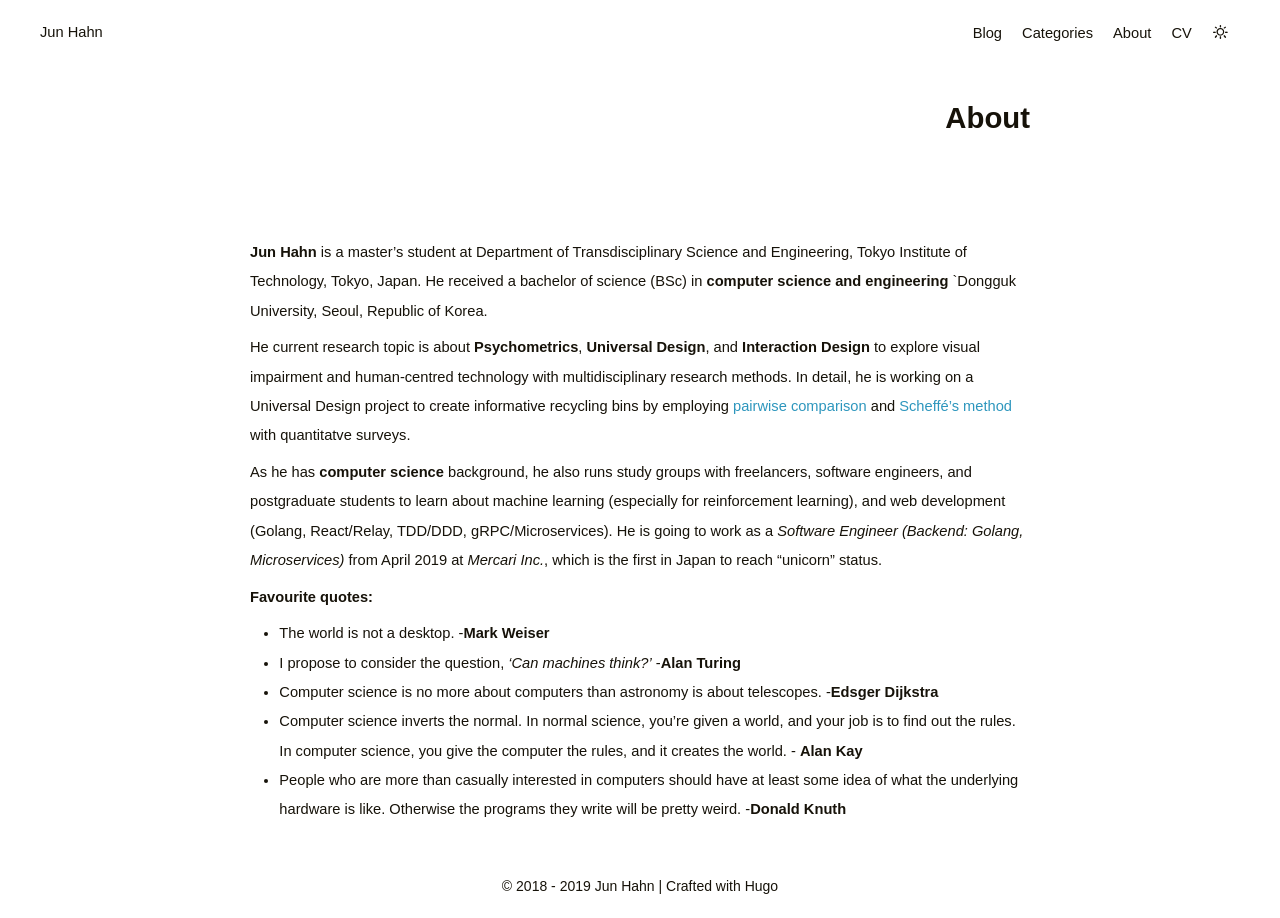
==== about/index.html @ 04fd1437 "Update with posts" ====
<!DOCTYPE html>
<html lang="en">
  <head>
  <meta http-equiv="content-type" content="text/html;charset=utf-8">
  <meta http-equiv="X-UA-Compatible" content="chrome=1">
  <meta name="viewport" content="width=device-width, initial-scale=1.0">
  <meta name="robots" content="noodp"/>
  
  
  
  <link rel="canonical" href="https://junhahn.dev/about/" />
  <link rel='shortcut icon' type='image/x-icon' href='/favicon.ico' />
  <link rel="apple-touch-icon" sizes="180x180" href="/apple-touch-icon.png">
  <link rel="icon" type="image/png" sizes="32x32" href="/favicon-32x32.png">
  <link rel="icon" type="image/png" sizes="16x16" href="/favicon-16x16.png">
  <link rel="manifest" href="/site.webmanifest">
  <link rel="mask-icon" href="/safari-pinned-tab.svg" color="#5bbad5">
  <meta name="msapplication-TileColor" content="#da532c">
  <meta name="theme-color" content="#ffffff">
  <title>
       
       
           About | Jun Hahn
       
  </title>
  <meta name="title" content="About | Jun Hahn">
    
  
  <link rel="stylesheet" href="/font/iconfont.css">
  <link rel="stylesheet" href="/css/main.min.css">


  <meta name="twitter:card" content="summary"/>
<meta name="twitter:title" content="About"/>
<meta name="twitter:description" content="Jun Hahn is a master’s student at Department of Transdisciplinary Science and Engineering, Tokyo Institute of Technology, Tokyo, Japan. He received a bachelor of science (BSc) in computer science and engineering `Dongguk University, Seoul, Republic of Korea.
He current research topic is about Psychometrics, Universal Design, and Interaction Design to explore visual impairment and human-centred technology with multidisciplinary research methods. In detail, he is working on a Universal Design project to create informative recycling bins by employing pairwise comparison and Scheffé&rsquo;s method with quantitatve surveys."/>

  <script type="application/ld+json">
{
  "@context": "http://schema.org",
  "@type": "BlogPosting",
  "headline": "About",
  "mainEntityOfPage": {
    "@type": "WebPage",
    "@id": "https://junhahn.dev/about/"
  },
  "image": {
    "@type": "ImageObject",
    "url": "https://junhahn.dev/cover.png",
    "width": 800,
    "height": 600
  },
  "genre": "page",
  
  "wordcount": 253,
  "url": "https://junhahn.dev/about/",
  "datePublished": "2019-03-01T00:00:00+00:00",
  "dateModified": "2019-03-01T00:00:00+00:00",
  
  "publisher": {
    "@type": "Organization",
    "name": "junhahn",
    "logo": {
      "@type": "ImageObject",
      "url": "https://junhahn.dev/logo.png",
      "width": 127,
      "height": 40
    }
  },
  "author": {
    "@type": "Person",
    "name": "map[name:Jun Hahn]"
  },
  "description": ""
}
</script>
</head>

  


  <body class="">
    <div class="wrapper">
        <nav class="navbar">
    <div class="container">
        <div class="navbar-header header-logo">
        	<a href="https://junhahn.dev">Jun Hahn</a>
        </div>
        <div class="menu navbar-right">
                
                
                <a class="menu-item" href="/posts/" title="">Blog</a>
                
                <a class="menu-item" href="/categories/" title="">Categories</a>
                
                <a class="menu-item" href="/about" title="">About</a>
                
                <a class="menu-item" href="/cv" title="">CV</a>
                
                <a href="javascript:void(0);" class="theme-switch"><i class="iconfont icon-sun"></i></a>&nbsp;
        </div>
    </div>
</nav>
<nav class="navbar-mobile" id="nav-mobile" style="display: none">
     <div class="container">
        <div class="navbar-header">
            <div>  <a href="javascript:void(0);" class="theme-switch"><i class="iconfont icon-sun"></i></a>&nbsp;<a href="https://junhahn.dev">Jun Hahn</a></div>
            <div class="menu-toggle">
                <span></span><span></span><span></span>
            </div>
        </div>
     
          <div class="menu" id="mobile-menu">
                
                
                <a class="menu-item" href="/posts/" title="">Blog</a>
                
                <a class="menu-item" href="/categories/" title="">Categories</a>
                
                <a class="menu-item" href="/about" title="">About</a>
                
                <a class="menu-item" href="/cv" title="">CV</a>
                
        </div>
    </div>
</nav>
    	 <main class="main">
          <div class="container">
      		
<div class="post-warp archive">
    <h2 class="post-title" style="text-align:right;padding-bottom:2em">About</h2>
    <div class="post-content">
        <p><strong>Jun Hahn</strong>  is a master’s student at Department of Transdisciplinary Science and Engineering, Tokyo Institute of Technology, Tokyo, Japan. He received a bachelor of science (BSc) in <strong>computer science and engineering</strong> `Dongguk University, Seoul, Republic of Korea.</p>

<p>He current research topic is about <strong>Psychometrics</strong>, <strong>Universal Design</strong>, and <strong>Interaction Design</strong> to explore visual impairment and human-centred technology with multidisciplinary research methods. In detail, he is working on a Universal Design project to create informative recycling bins by employing <a href="https://en.wikipedia.org/wiki/Pairwise_comparison" rel="nofollow noreferrer" target="_blank">pairwise comparison</a> and <a href="https://en.wikipedia.org/wiki/Scheffé%27s_method" rel="nofollow noreferrer" target="_blank">Scheffé&rsquo;s method</a> with quantitatve surveys.</p>

<p>As he has <strong>computer science</strong> background, he also runs study groups with freelancers, software engineers, and postgraduate students to learn about machine learning (especially for reinforcement learning), and web development (Golang, React/Relay, TDD/DDD, gRPC/Microservices). He is going to work as a <em>Software Engineer (Backend: Golang, Microservices)</em> from April 2019 at <em>Mercari Inc.</em>, which is the first in Japan to reach “unicorn” status.</p>

<p><strong>Favourite quotes:</strong></p>

<ul>
<li>The world is not a desktop. -<strong>Mark Weiser</strong></li>
<li>I propose to consider the question, <em>&lsquo;Can machines think?&rsquo;</em> -<strong>Alan Turing</strong></li>
<li>Computer science is no more about computers than astronomy is about telescopes. -<strong>Edsger Dijkstra</strong></li>
<li>Computer science inverts the normal. In normal science, you&rsquo;re given a world, and your job is to find out the rules. In computer science, you give the computer the rules, and it creates the world. - <strong>Alan Kay</strong></li>
<li>People who are more than casually interested in computers should have at least some idea of what the underlying hardware is like. Otherwise the programs they write will be pretty weird. -<strong>Donald Knuth</strong></li>
</ul>

    </div>
</div>

          </div>
		   </main>
      <footer class="footer">
    <div class="copyright">
        &copy;
        
        <span itemprop="copyrightYear">2018 - 2019</span>
        
         
            <span class="author" itemprop="copyrightHolder"><a href="https://junhahn.dev">Jun Hahn</a> | </span>
         

		  <span>Crafted with <a href="https://gohugo.io/" target="_blank" rel="external nofollow noopener noreffer">Hugo</a></span>
    </div>
</footer>












    
    
    <script src="/js/vendor_no_gallery.min.js" async=""></script>
    
  




     </div>
  </body>
</html>
---- font/iconfont.css ----
@font-face {font-family: "iconfont";
  src: url('iconfont.eot?t=1551190842663'); /* IE9 */
  src: url('iconfont.eot?t=1551190842663#iefix') format('embedded-opentype'), /* IE6-IE8 */
  url('[data-uri]') format('woff2'),
  url('iconfont.woff?t=1551190842663') format('woff'),
  url('iconfont.ttf?t=1551190842663') format('truetype'), /* chrome, firefox, opera, Safari, Android, iOS 4.2+ */
  url('iconfont.svg?t=1551190842663#iconfont') format('svg'); /* iOS 4.1- */
}

.iconfont {
  font-family: "iconfont" !important;
  font-size: 16px;
  font-style: normal;
  -webkit-font-smoothing: antialiased;
  -moz-osx-font-smoothing: grayscale;
}

.icon-codepen:before {
  content: "\ea79";
}

.icon-reddit:before {
  content: "\e761";
}

.icon-dajiantou:before {
  content: "\e642";
}

.icon-xiaojiantou:before {
  content: "\e666";
}

.icon-twitter:before {
  content: "\eb2a";
}

.icon-facebook:before {
  content: "\e638";
}

.icon-gitlab:before {
  content: "\e719";
}

.icon-medium:before {
  content: "\e783";
}

.icon-linkedin:before {
  content: "\e696";
}

.icon-pinterest:before {
  content: "\e697";
}

.icon-bitbucket:before {
  content: "\e645";
}

.icon-instagram:before {
  content: "\e6b6";
}

.icon-github:before {
  content: "\e691";
}

.icon-mail:before {
  content: "\e622";
}

.icon-keybase:before {
  content: "\e665";
}

.icon-folder:before {
  content: "\e7d1";
}

.icon-icon-tag:before {
  content: "\e632";
}

.icon-sun:before {
  content: "\e684";
}

.icon-quora:before {
  content: "\f218";
}

.icon-stack-overflow:before {
  content: "\f239";
}

.icon-telegram-plane:before {
  content: "\f246";
}

.icon-tumblr:before {
  content: "\f24a";
}

.icon-youtube:before {
  content: "\e765";
}
---- css/main.min.css ----
/*!normalize.css v8.0.0 | MIT License | github.com/necolas/normalize.css*/@import "https://fonts.googleapis.com/css?family=Lato:100,300,400,700,900";@import "https://fonts.googleapis.com/css?family=Montserrat:400,500,600,700,800";@import "https://fonts.googleapis.com/css?family=Roboto:400,900";html{line-height:1.15;-webkit-text-size-adjust:100%}html,body,main,div,span,a,li,ul,hr,h1,h2,h3,h4{padding:0;margin:0}h1{font-size:2em;margin:.67em 0}hr{box-sizing:content-box;height:0;overflow:visible}pre{font-family:monospace,monospace;font-size:1em}a{background-color:transparent}abbr[title]{border-bottom:none;text-decoration:underline;text-decoration:underline dotted}b,strong{font-weight:bolder}code,kbd,samp{font-family:monospace,monospace;font-size:1em}small{font-size:80%}sub,sup{font-size:75%;line-height:0;position:relative;vertical-align:baseline}sub{bottom:-.25em}sup{top:-.5em}img{border-style:none}button,input,optgroup,select,textarea{font-family:inherit;font-size:100%;line-height:1.15;margin:0}button,input{overflow:visible}button,select{text-transform:none}button,[type=button],[type=reset],[type=submit]{-webkit-appearance:button}button::-moz-focus-inner,[type=button]::-moz-focus-inner,[type=reset]::-moz-focus-inner,[type=submit]::-moz-focus-inner{border-style:none;padding:0}button:-moz-focusring,[type=button]:-moz-focusring,[type=reset]:-moz-focusring,[type=submit]:-moz-focusring{outline:1px dotted ButtonText}fieldset{padding:.35em .75em .625em}legend{box-sizing:border-box;color:inherit;display:table;max-width:100%;padding:0;white-space:normal}progress{vertical-align:baseline}textarea{overflow:auto}[type=checkbox],[type=radio]{box-sizing:border-box;padding:0}[type=number]::-webkit-inner-spin-button,[type=number]::-webkit-outer-spin-button{height:auto}[type=search]{-webkit-appearance:textfield;outline-offset:-2px}[type=search]::-webkit-search-decoration{-webkit-appearance:none}::-webkit-file-upload-button{-webkit-appearance:button;font:inherit}details{display:block}summary{display:list-item}template{display:none}[hidden]{display:none}html::-webkit-scrollbar{width:8px;height:8px}html::-webkit-scrollbar-thumb{height:40px;background-color:#eee;border-radius:16px}html::-webkit-scrollbar-thumb:hover{background-color:#ddd}::selection{background:rgba(0,149,255,.1)}html{font-family:roborto,-apple-system,BlinkMacSystemFont,helvetica neue,pingfang sc,hiragino sans gb,STHeiti,microsoft yahei,wenquanyi micro hei,Arial,Verdana,sans-serif}body{font-size:11pt;font-weight:400;line-height:2em;background-color:#fff;color:#161209}body:before{content:"";background-repeat:no-repeat;background-position:50%;opacity:.05;position:fixed;top:0;left:0;width:100%;height:100%;z-index:-1;-webkit-filter:grayscale(100%);-moz-filter:grayscale(100%);-ms-filter:grayscale(100%);-o-filter:grayscale(100%);filter:grayscale(100%);filter:gray}body.dark-theme{background-color:#292a2d;color:#a9a9b3}a{color:#161209;text-decoration:none;transition:color .2s ease,border-color .2s ease,background .2s ease,opacity .2s ease}a:hover{color:#2d96bd;text-decoration:none;transition:color .2s ease,border-color .2s ease,background .2s ease,opacity .2s ease}.dark-theme a{color:#a9a9b3;text-decoration:none;transition:color .2s ease,border-color .2s ease,background .2s ease,opacity .2s ease}.dark-theme a:hover{color:#fff;text-decoration:none;transition:color .2s ease,border-color .2s ease,background .2s ease,opacity .2s ease}blockquote{font-size:1rem;display:block;border-width:1px 0;border-style:solid;border-color:#dcdcdc;padding:1.5em 1.2em .5em;margin:0 0 2em;position:relative}blockquote:before{content:'\201C';position:absolute;top:0;left:50%;transform:translate(-50%,-50%);background:#fff;width:3rem;height:2rem;font:6em/1.08em pt sans,sans-serif;color:#2d96bd;text-align:center}.dark-theme blockquote:before{color:#eee}blockquote:after{content:"#blockquote" attr(cite);display:block;text-align:right;font-size:.875em;color:#2d96bd}.dark-theme blockquote:after{color:#eee}.dark-theme blockquote{border-color:#4a4b50}.wrapper{display:flex;flex-direction:column;min-height:100vh;width:100%}.navbar{height:4rem;line-height:4rem;width:100%}.navbar .container{width:auto;max-width:1200px;text-align:center;margin:0 auto;display:flex;justify-content:space-between}.main{flex:1 0 auto}.container{padding-left:1em;padding-right:1em}.footer{height:4rem;width:100%;text-align:center;line-height:4rem;padding-top:2em}.notfound{font-size:2em;transform:translateY(35vh);text-align:center}.intro{transform:translateY(25vh);text-align:center}.intro .avatar{padding:10px}.intro .avatar img{width:128px;height:auto;display:inline-block;-webkit-border-radius:100%;border-radius:100%;-webkit-box-shadow:0 0 0 .3618em rgba(0,0,0,.05);box-shadow:0 0 0 .3618em rgba(0,0,0,.05);margin:0 auto;-webkit-transition:all ease .4s;-moz-transition:all ease .4s;-o-transition:all ease .4s;transition:all ease .4s;cursor:pointer}.intro .avatar img:hover{position:relative;-webkit-transform:translateY(-0.75em);-moz-transform:translateY(-0.75em);-ms-transform:translateY(-0.75em);-o-transform:translateY(-0.75em);transform:translateY(-0.75em);cursor:pointer}h2.description{font-size:1em;font-weight:400;padding:5px}.social-links a{padding:0 5px}.social-links a:hover{background-color:transparent}.social-links .iconfont{font-size:2em}.post-warp .archive-item{margin-left:2rem}.post-warp .categories-card{margin:0 auto;margin-top:3em;display:flex;align-items:center;justify-content:space-between;flex-direction:row;flex-wrap:wrap;padding:0 2.5em;line-height:1.6em}.post-warp .categories-card .card-item{font-size:14px;text-align:left;width:45%;display:flex;align-items:flex-start;margin-top:2em;min-height:16em;padding:0 2%;position:relative}.post-warp .categories-card .card-item .categories{overflow:hidden}.post-warp .archive-item-link{display:inline-block;text-decoration:none;overflow:hidden;text-overflow:ellipsis;white-space:nowrap;max-width:95%}.post-warp .archive-item-link:hover{color:#2d96bd;background-color:transparent}.dark-theme .post-warp .archive-item-link{color:#a9a9b3;text-decoration:none;transition:color .2s ease,border-color .2s ease,background .2s ease,opacity .2s ease}.dark-theme .post-warp .archive-item-link:hover{color:#fff;text-decoration:none;transition:color .2s ease,border-color .2s ease,background .2s ease,opacity .2s ease}.post-warp .archive-item-date{float:right;text-align:right;color:#a9a9b3}.dark-theme .post-warp .archive-item-date{color:#87878d}.post-warp .more-post{text-align:right}.categories h3{display:inline-block}.categories span{float:right;padding-right:1em}.post-warp{position:relative;width:100%;max-width:780px;margin:0 auto;padding-top:2rem}.post-warp .post-header h1{margin:0!important}.post-warp .post-title{font-size:2em;line-height:1.5em}.post-warp .post-meta{color:rgba(85,85,85,.52941)!important}.dark-theme .post-warp .post-meta{color:#87878d!important}.post-warp .post-meta a{color:#2d96bd}.dark-theme .post-warp .post-meta a{color:#eee}.post-warp .post-meta a:hover{color:#ef3982}.dark-theme .post-warp .post-meta a:hover{color:#fff}.post-warp .post-content{padding-top:2rem}.post-warp .post-content h2,.post-warp .post-content h3,.post-warp .post-content h4,.post-warp .post-content h5,.post-warp .post-content h6{padding-top:.8em;padding-bottom:.3em}.post-warp .post-content h2::before{content:"#";margin-right:5px;color:#2d96bd}.dark-theme .post-warp .post-content h2::before{color:#eee}.post-warp .post-content h3::before{content:"|";margin-right:5px;color:#2d96bd}.dark-theme .post-warp .post-content h3::before{color:#eee}.post-warp .post-content a{color:#2d96bd}.dark-theme .post-warp .post-content a{color:#eee}.post-warp .post-content a:hover{color:#ef3982}.dark-theme .post-warp .post-content a:hover:hover{color:#fff;font-weight:700;text-decoration:underline}.post-warp .post-content code,.post-warp .post-content pre{padding:7px;font-size:13px;font-family:Consolas,Monaco,Menlo,Consolas,monospace;word-break:break-all;word-wrap:break-word}.post-warp .post-content code:not([class]){padding:5px;background:#fff;border:1px solid #ddd;box-shadow:1px 1px 0 #fff,2px 2px 0 #ddd;margin-left:3px;margin-right:3px}.dark-theme .post-warp .post-content code:not([class]):not([class]){background:transparent;box-shadow:1px 1px 0 #87878d,2px 2px 0 #87878d}.post-warp .post-content ul{padding-left:2em}.post-warp .post-content table{max-width:100%;margin:10px 0;border-spacing:0;box-shadow:2px 2px 3px rgba(0,0,0,.125)}.post-warp .post-content table th,.post-warp .post-content table td{padding:5px 15px;border:1px double #ebe9f5}.post-warp .post-content figure{text-align:center}.post-warp .post-content figure img:hover{cursor:zoom-in}.post-warp .post-content .image-caption:not(:empty){min-width:20%;max-width:80%;display:inline-block;padding:10px;margin:0 auto;border-bottom:1px solid #d9d9d9;font-size:14px;color:#969696;line-height:1.7}.post-warp .post-content img{display:block;max-width:80%;height:auto;margin:0 auto;overflow:hidden}.post-warp .post-content img[data-action=zoom]{cursor:zoom-in}.post-warp .post-content .featured_image{width:100%!important;max-width:100%!important;height:auto!important;margin:0!important}.post-warp p{font-size:1em;margin:.5em 0}.post-warp .post-copyright{margin-top:5rem;border-top:1px solid #dcdcdc;border-bottom:1px solid #dcdcdc}.post-warp .post-copyright .copyright-item{margin:5px 0}.post-warp .post-copyright .lincese{font-weight:700}.dark-theme .post-warp .post-copyright{border-top:1px solid #4a4b50;border-bottom:1px solid #4a4b50}.post-warp .post-tags{padding:1rem 0;display:flex;justify-content:space-between}.post-warp .post-nav:before,.post-warp .post-nav:after{content:" ";display:table}.post-warp .post-nav a.prev,.post-warp .post-nav a.next{font-weight:600;font-size:16px;transition-property:transform;transition-timing-function:ease-out;transition-duration:.3s}.post-warp .post-nav a.prev{float:left}.post-warp .post-nav a.prev:hover{transform:translateX(-4px)}.post-warp .post-nav a.next{float:right}.post-warp .post-nav a.next:hover{transform:translateX(4px)}.post-warp .tag:not(:last-child) a::after{content:" / "}.post-warp .post-comment{padding:3em 0}.tag-cloud-tags{margin:10px 0}.tag-cloud-tags a{display:inline-block;position:relative;margin:5px 10px;word-wrap:break-word;transition-duration:.3s;transition-property:transform;transition-timing-function:ease-out}.tag-cloud-tags a:active,.tag-cloud-tags a:focus,.tag-cloud-tags a:hover{color:#2d96bd;transform:scale(1.1)}.dark-theme .tag-cloud-tags a:active,.dark-theme .tag-cloud-tags a:focus,.dark-theme .tag-cloud-tags a:hover{color:#fff}.tag-cloud-tags a small{color:#a9a9b3}.dark-theme .tag-cloud-tags a small{color:#fff}.post-warp .intro{transform:translateY(0);margin:2em 0 5em}.post-warp .intro .avatar img{width:96px}.post-warp .post{margin-bottom:4em;border-bottom:1px dashed #ddd}.post-warp .post .post-content{padding-top:.5em}.post-warp .post .post-footer{display:flex;justify-content:space-between;align-items:center}.post-warp .post .post-footer .post-meta a{color:rgba(85,85,85,.52941)!important}.dark-theme .post-warp .post .post-footer .post-meta a{color:#87878d!important}.post-warp .post .post-footer .post-meta a:hover{color:#a9a9b3!important}.dark-theme .post-warp .post .post-footer .post-meta a:hover{color:#87878d!important}.post-warp .post .post-footer .post-tags span a{color:rgba(85,85,85,.52941)!important}.dark-theme .post-warp .post .post-footer .post-tags span a{color:#87878d!important}.post-warp .post .post-footer .post-tags span a:hover{color:#a9a9b3!important}.dark-theme .post-warp .post .post-footer .post-tags span a:hover{color:#87878d!important}.header-logo a{padding:0}.header-logo a i{line-height:2em}.navbar .menu a{padding:0 8px}.navbar .menu .active{font-weight:900;color:#161209}.dark-theme .navbar .menu .active{color:#fff}.navbar-header a:hover,.navbar .menu a:hover{background-color:transparent}.copyright{font-size:14px}#dynamic-to-top{display:none;overflow:hidden;width:auto;z-index:90;position:fixed;bottom:2em;right:2em;top:auto;left:auto;font-family:sans-serif;font-size:1em;color:#fff;text-decoration:none;text-shadow:0 1px 0 #333;font-weight:700;padding:17px 16px;border:1px solid #dcdcdc;background:#222;outline:none}#dynamic-to-top:hover{background:#000;cursor:pointer}#dynamic-to-top:active{background:#000;outline:none}#dynamic-to-top:focus,#dynamic-to-top:hover{outline:none}#dynamic-to-top span{display:block;overflow:hidden;width:14px;height:12px;background:url([data-uri]) no-repeat 50%}.dark-theme #dynamic-to-top{border:1px solid #4a4b50}.pagination{display:flex;flex-direction:row;justify-content:center;list-style:none;white-space:nowrap;width:100%;padding-top:2em}.pagination a{-webkit-font-smoothing:antialiased;font-size:12px;color:#bfbfbf;letter-spacing:.1em;font-weight:700;padding:5px;text-decoration:none;transition:.3s}.pagination li{padding-bottom:3px;margin:0 20px;box-sizing:border-box;position:relative;display:inline}.pagination li.disabled{display:none}.pagination li:hover a{color:#000}.dark-theme .pagination li:hover a{color:#fff}.pagination li:before,.pagination li:after{position:absolute;content:"";width:0;height:3px;background:#000;transition:.3s;bottom:0}.dark-theme .pagination li:before,.dark-theme .pagination li:after{background:#fff}.pagination li:before .active,.pagination li:after .active{width:100%}.pagination li:before{left:50%}.pagination li:after{right:50%}.pagination li:hover:before,.pagination li:hover:after{width:50%}.pagination li.active a{color:#000}.dark-theme .pagination li.active a{color:#fff}.pagination li.active:before,.pagination li.active:after{width:60%}.str{color:#ec7600}.kwd{color:#93c763}.com{color:#66747b}.typ{color:#678cb1}.lit{color:#facd22}.pun{color:#f1f2f3}.pln{color:#f1f2f3}.tag{color:#8ac763}.atn{color:#e0e2e4}.atv{color:#ec7600}.dec{color:purple}pre.prettyprint{border:0 solid #888}ol.linenums{margin-top:0;margin-bottom:0}.prettyprint{background:#000}li.L0,li.L1,li.L2,li.L3,li.L4,li.L5,li.L6,li.L7,li.L8,li.L9{color:#555;list-style-type:decimal}li.L1,li.L3,li.L5,li.L7,li.L9{background:#111}@media print{.str{color:#060}.kwd{color:#006;font-weight:700}.com{color:#600;font-style:italic}.typ{color:#404;font-weight:700}.lit{color:#044}.pun{color:#440}.pln{color:#000}.tag{color:#006;font-weight:700}.atn{color:#404}.atv{color:#060}}@media only screen and (min-device-width:320px) and (max-device-width:480px){.navbar{display:none}.navbar-mobile{display:block!important;position:fixed;width:100%;z-index:100;transition:all .6s ease 0s}.navbar-mobile .container{padding:0;margin:0;height:5em;line-height:5.5em;background:#fff}.navbar-mobile .container .navbar-header{display:flex;justify-content:space-between;align-items:center;width:100%;padding-right:1em;padding-left:1em;box-sizing:border-box}.navbar-mobile .container .navbar-header .menu-toggle{cursor:pointer;line-height:5.5em}.navbar-mobile .container .navbar-header .menu-toggle span{display:block;background:#000;width:36px;height:2px;-webkit-border-radius:3px;-moz-border-radius:3px;border-radius:3px;-webkit-transition:.25s margin .25s,.25s transform;-moz-transition:.25s margin .25s,.25s transform;transition:.25s margin .25s,.25s transform}.dark-theme .navbar-mobile .container .navbar-header .menu-toggle span{background:#a9a9b3}.navbar-mobile .container .navbar-header .menu-toggle span:nth-child(1){margin-bottom:8px}.navbar-mobile .container .navbar-header .menu-toggle span:nth-child(3){margin-top:8px}.navbar-mobile .container .navbar-header .menu-toggle.active span{-webkit-transition:.25s margin,.25s transform .25s;-moz-transition:.25s margin,.25s transform .25s;transition:.25s margin,.25s transform .25s}.navbar-mobile .container .navbar-header .menu-toggle.active span:nth-child(1){-moz-transform:rotate(45deg) translate(4px,6px);-ms-transform:rotate(45deg) translate(4px,6px);-webkit-transform:rotate(45deg) translate(4px,6px);transform:rotate(45deg) translate(4px,6px)}.navbar-mobile .container .navbar-header .menu-toggle.active span:nth-child(2){opacity:0}.navbar-mobile .container .navbar-header .menu-toggle.active span:nth-child(3){-moz-transform:rotate(-45deg) translate(8px,-10px);-ms-transform:rotate(-45deg) translate(8px,-10px);-webkit-transform:rotate(-45deg) translate(8px,-10px);transform:rotate(-45deg) translate(8px,-10px)}.navbar-mobile .container .menu{text-align:center;background:#fff;border-top:2px solid #000;padding-top:1em;padding-bottom:1em;display:none;box-shadow:0 2px 4px rgba(0,0,0,.1),0 4px 8px rgba(0,0,0,.1)}.navbar-mobile .container .menu a{display:block;line-height:2.5em}.navbar-mobile .container .menu.active{display:block}.dark-theme .navbar-mobile .container .menu{background:#292a2d;border-top:2px solid #87878d}.dark-theme .navbar-mobile .container{background:#292a2d!important}#dynamic-to-top{display:none!important}.footer{height:3rem;width:100%;text-align:center;line-height:1.5rem;padding-top:2em}.post-warp{padding-top:6em}.post-warp .archive-item-date{display:none}.post-warp .categories-card .card-item{width:95%}}@media only screen and (min-width:1224px){.navbar-mobile{display:none}}@media only screen and (min-width:1824px){}
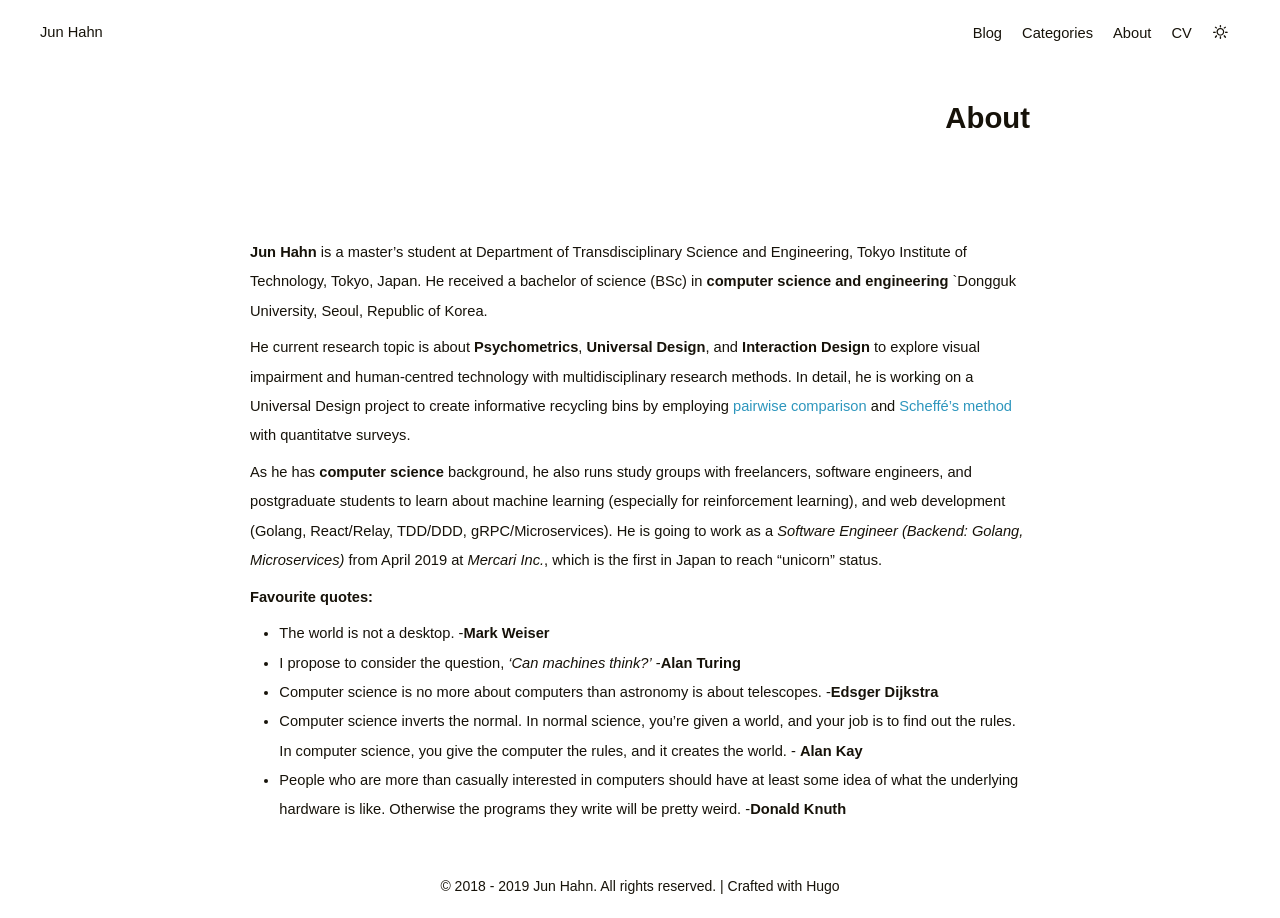
==== commit 8c7b2f27: "Add copyright information at footer" ====
--- a/about/index.html
+++ b/about/index.html
@@ -158,7 +158,7 @@
         <span itemprop="copyrightYear">2018 - 2019</span>
         
          
-            <span class="author" itemprop="copyrightHolder"><a href="https://junhahn.dev">Jun Hahn</a> | </span>
+            <span class="author" itemprop="copyrightHolder"><a href="https://junhahn.dev">Jun Hahn</a>. All rights reserved.  | </span>
          
 
 		  <span>Crafted with <a href="https://gohugo.io/" target="_blank" rel="external nofollow noopener noreffer">Hugo</a></span>
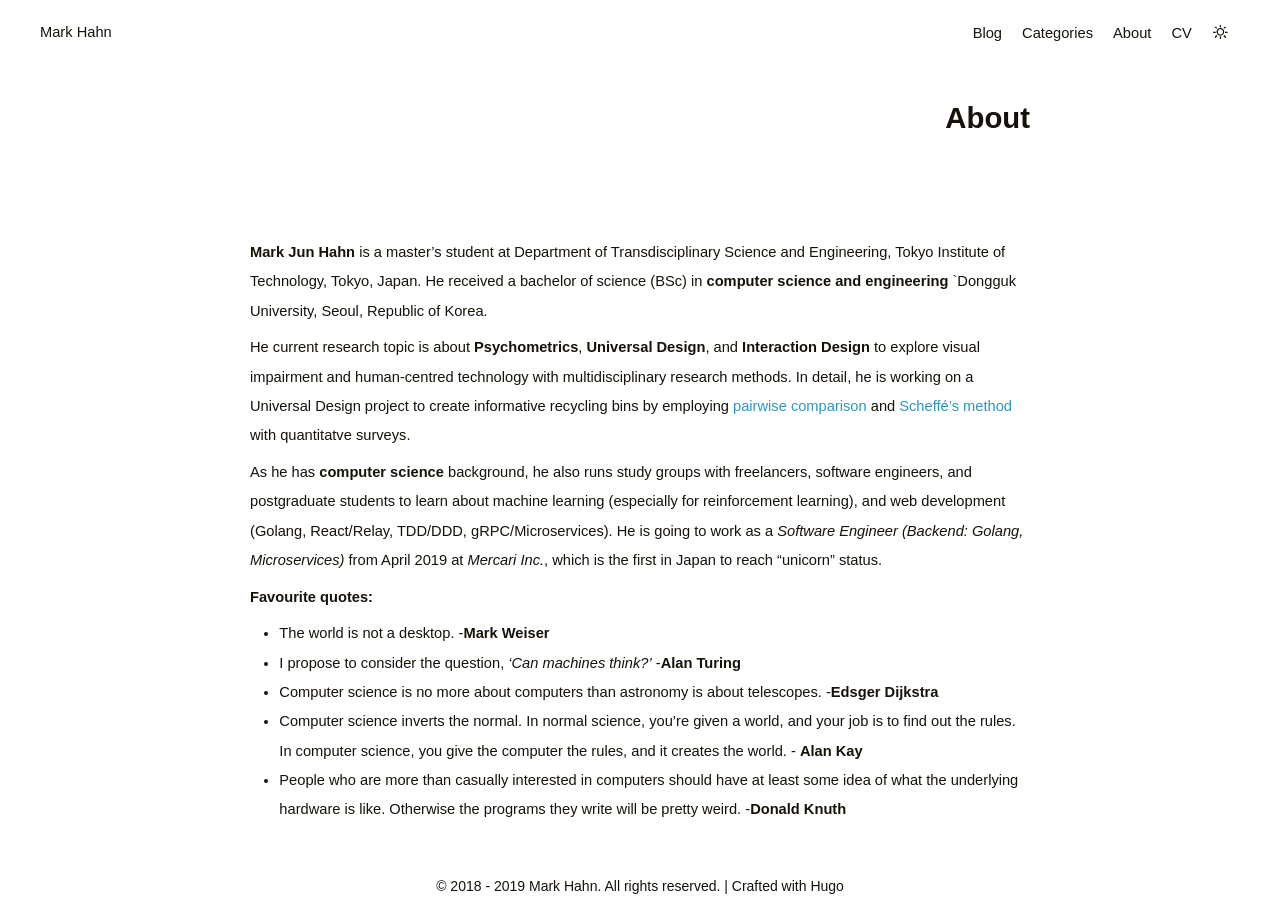
==== commit 6e89a7d8: "Update business name" ====
--- a/about/index.html
+++ b/about/index.html
@@ -20,10 +20,10 @@
   <title>
        
        
-           About | Jun Hahn
+           About | Mark Hahn
        
   </title>
-  <meta name="title" content="About | Jun Hahn">
+  <meta name="title" content="About | Mark Hahn">
     
   
   <link rel="stylesheet" href="/font/iconfont.css">
@@ -32,7 +32,7 @@
 
   <meta name="twitter:card" content="summary"/>
 <meta name="twitter:title" content="About"/>
-<meta name="twitter:description" content="Jun Hahn is a master’s student at Department of Transdisciplinary Science and Engineering, Tokyo Institute of Technology, Tokyo, Japan. He received a bachelor of science (BSc) in computer science and engineering `Dongguk University, Seoul, Republic of Korea.
+<meta name="twitter:description" content="Mark Jun Hahn is a master’s student at Department of Transdisciplinary Science and Engineering, Tokyo Institute of Technology, Tokyo, Japan. He received a bachelor of science (BSc) in computer science and engineering `Dongguk University, Seoul, Republic of Korea.
 He current research topic is about Psychometrics, Universal Design, and Interaction Design to explore visual impairment and human-centred technology with multidisciplinary research methods. In detail, he is working on a Universal Design project to create informative recycling bins by employing pairwise comparison and Scheffé&rsquo;s method with quantitatve surveys."/>
 
   <script type="application/ld+json">
@@ -52,7 +52,7 @@
   },
   "genre": "page",
   
-  "wordcount": 253,
+  "wordcount": 254,
   "url": "https://junhahn.dev/about/",
   "datePublished": "2019-03-01T00:00:00+00:00",
   "dateModified": "2019-03-01T00:00:00+00:00",
@@ -69,7 +69,7 @@
   },
   "author": {
     "@type": "Person",
-    "name": "map[name:Jun Hahn]"
+    "name": "map[name:Mark Hahn]"
   },
   "description": ""
 }
@@ -84,7 +84,7 @@
         <nav class="navbar">
     <div class="container">
         <div class="navbar-header header-logo">
-        	<a href="https://junhahn.dev">Jun Hahn</a>
+        	<a href="https://junhahn.dev">Mark Hahn</a>
         </div>
         <div class="menu navbar-right">
                 
@@ -104,7 +104,7 @@
 <nav class="navbar-mobile" id="nav-mobile" style="display: none">
      <div class="container">
         <div class="navbar-header">
-            <div>  <a href="javascript:void(0);" class="theme-switch"><i class="iconfont icon-sun"></i></a>&nbsp;<a href="https://junhahn.dev">Jun Hahn</a></div>
+            <div>  <a href="javascript:void(0);" class="theme-switch"><i class="iconfont icon-sun"></i></a>&nbsp;<a href="https://junhahn.dev">Mark Hahn</a></div>
             <div class="menu-toggle">
                 <span></span><span></span><span></span>
             </div>
@@ -130,7 +130,7 @@
 <div class="post-warp archive">
     <h2 class="post-title" style="text-align:right;padding-bottom:2em">About</h2>
     <div class="post-content">
-        <p><strong>Jun Hahn</strong>  is a master’s student at Department of Transdisciplinary Science and Engineering, Tokyo Institute of Technology, Tokyo, Japan. He received a bachelor of science (BSc) in <strong>computer science and engineering</strong> `Dongguk University, Seoul, Republic of Korea.</p>
+        <p><strong>Mark Jun Hahn</strong>  is a master’s student at Department of Transdisciplinary Science and Engineering, Tokyo Institute of Technology, Tokyo, Japan. He received a bachelor of science (BSc) in <strong>computer science and engineering</strong> `Dongguk University, Seoul, Republic of Korea.</p>
 
 <p>He current research topic is about <strong>Psychometrics</strong>, <strong>Universal Design</strong>, and <strong>Interaction Design</strong> to explore visual impairment and human-centred technology with multidisciplinary research methods. In detail, he is working on a Universal Design project to create informative recycling bins by employing <a href="https://en.wikipedia.org/wiki/Pairwise_comparison" rel="nofollow noreferrer" target="_blank">pairwise comparison</a> and <a href="https://en.wikipedia.org/wiki/Scheffé%27s_method" rel="nofollow noreferrer" target="_blank">Scheffé&rsquo;s method</a> with quantitatve surveys.</p>
 
@@ -158,7 +158,7 @@
         <span itemprop="copyrightYear">2018 - 2019</span>
         
          
-            <span class="author" itemprop="copyrightHolder"><a href="https://junhahn.dev">Jun Hahn</a>. All rights reserved.  | </span>
+            <span class="author" itemprop="copyrightHolder"><a href="https://junhahn.dev">Mark Hahn</a>. All rights reserved.  | </span>
          
 
 		  <span>Crafted with <a href="https://gohugo.io/" target="_blank" rel="external nofollow noopener noreffer">Hugo</a></span>
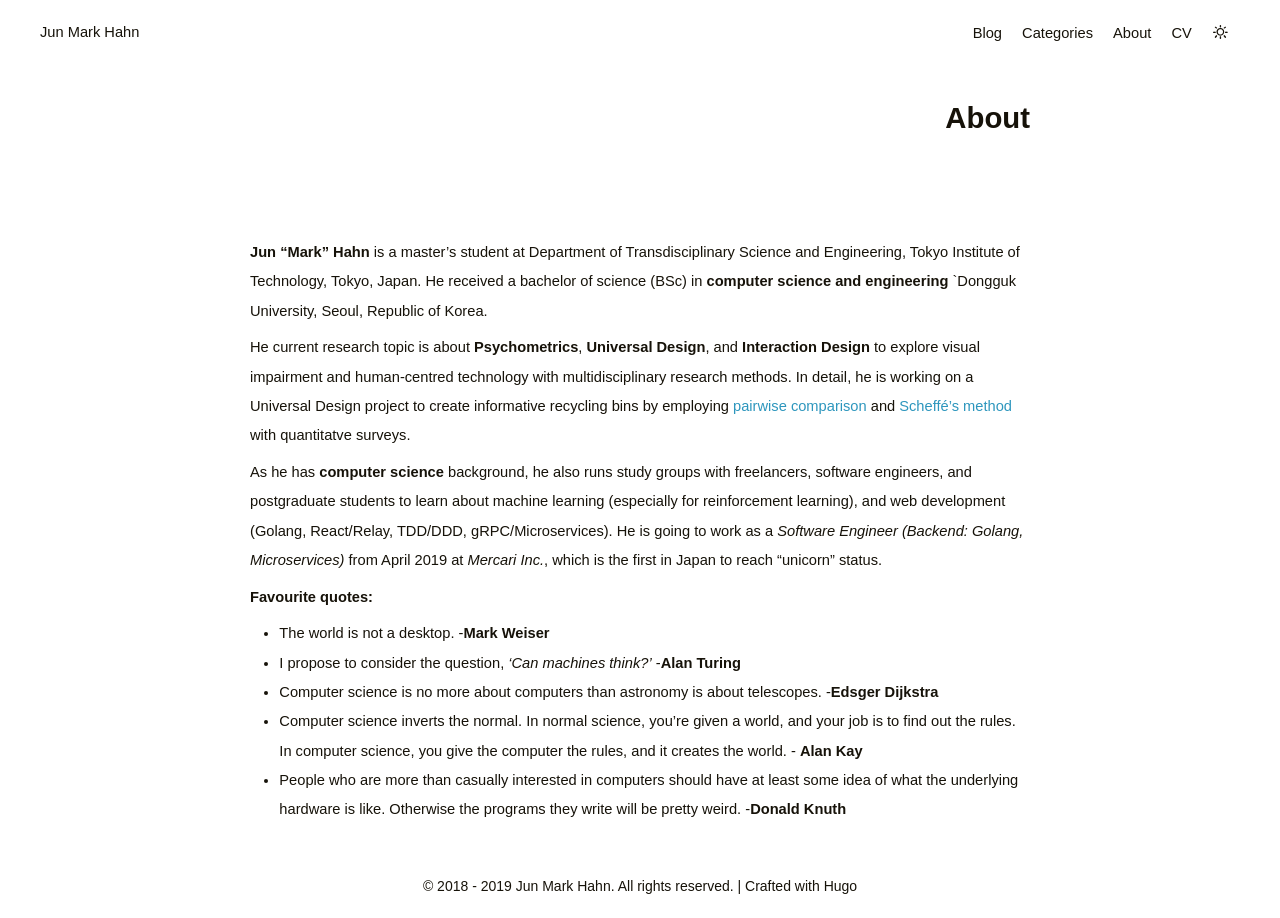
==== commit 80190dcb: "Update name" ====
--- a/about/index.html
+++ b/about/index.html
@@ -6,7 +6,7 @@
   <meta name="viewport" content="width=device-width, initial-scale=1.0">
   <meta name="robots" content="noodp"/>
   
-  
+  <link rel="prev" href="https://junhahn.dev/cv/" />
   
   <link rel="canonical" href="https://junhahn.dev/about/" />
   <link rel='shortcut icon' type='image/x-icon' href='/favicon.ico' />
@@ -20,10 +20,10 @@
   <title>
        
        
-           About | Mark Hahn
+           About | Jun Mark Hahn
        
   </title>
-  <meta name="title" content="About | Mark Hahn">
+  <meta name="title" content="About | Jun Mark Hahn">
     
   
   <link rel="stylesheet" href="/font/iconfont.css">
@@ -32,7 +32,7 @@
 
   <meta name="twitter:card" content="summary"/>
 <meta name="twitter:title" content="About"/>
-<meta name="twitter:description" content="Mark Jun Hahn is a master’s student at Department of Transdisciplinary Science and Engineering, Tokyo Institute of Technology, Tokyo, Japan. He received a bachelor of science (BSc) in computer science and engineering `Dongguk University, Seoul, Republic of Korea.
+<meta name="twitter:description" content="Jun &ldquo;Mark&rdquo; Hahn is a master’s student at Department of Transdisciplinary Science and Engineering, Tokyo Institute of Technology, Tokyo, Japan. He received a bachelor of science (BSc) in computer science and engineering `Dongguk University, Seoul, Republic of Korea.
 He current research topic is about Psychometrics, Universal Design, and Interaction Design to explore visual impairment and human-centred technology with multidisciplinary research methods. In detail, he is working on a Universal Design project to create informative recycling bins by employing pairwise comparison and Scheffé&rsquo;s method with quantitatve surveys."/>
 
   <script type="application/ld+json">
@@ -42,34 +42,34 @@
   "headline": "About",
   "mainEntityOfPage": {
     "@type": "WebPage",
-    "@id": "https://junhahn.dev/about/"
+    "@id": "https:\/\/junhahn.dev\/about\/"
   },
   "image": {
     "@type": "ImageObject",
-    "url": "https://junhahn.dev/cover.png",
-    "width": 800,
-    "height": 600
+    "url": "https:\/\/junhahn.dev\/cover.png",
+    "width":  800 ,
+    "height":  600 
   },
   "genre": "page",
   
-  "wordcount": 254,
-  "url": "https://junhahn.dev/about/",
-  "datePublished": "2019-03-01T00:00:00+00:00",
-  "dateModified": "2019-03-01T00:00:00+00:00",
+  "wordcount":  254 ,
+  "url": "https:\/\/junhahn.dev\/about\/",
+  "datePublished": "2019-03-01T00:00:00\x2b00:00",
+  "dateModified": "2019-03-01T00:00:00\x2b00:00",
   
   "publisher": {
     "@type": "Organization",
-    "name": "junhahn",
+    "name": "TangoEnSkai",
     "logo": {
       "@type": "ImageObject",
-      "url": "https://junhahn.dev/logo.png",
-      "width": 127,
-      "height": 40
+      "url": "https:\/\/junhahn.dev\/logo.png",
+      "width":  127 ,
+      "height":  40 
     }
   },
   "author": {
     "@type": "Person",
-    "name": "map[name:Mark Hahn]"
+    "name": "map[name:Jun Mark Hahn]"
   },
   "description": ""
 }
@@ -84,7 +84,7 @@
         <nav class="navbar">
     <div class="container">
         <div class="navbar-header header-logo">
-        	<a href="https://junhahn.dev">Mark Hahn</a>
+        	<a href="https://junhahn.dev">Jun Mark Hahn</a>
         </div>
         <div class="menu navbar-right">
                 
@@ -104,7 +104,7 @@
 <nav class="navbar-mobile" id="nav-mobile" style="display: none">
      <div class="container">
         <div class="navbar-header">
-            <div>  <a href="javascript:void(0);" class="theme-switch"><i class="iconfont icon-sun"></i></a>&nbsp;<a href="https://junhahn.dev">Mark Hahn</a></div>
+            <div>  <a href="javascript:void(0);" class="theme-switch"><i class="iconfont icon-sun"></i></a>&nbsp;<a href="https://junhahn.dev">Jun Mark Hahn</a></div>
             <div class="menu-toggle">
                 <span></span><span></span><span></span>
             </div>
@@ -130,7 +130,7 @@
 <div class="post-warp archive">
     <h2 class="post-title" style="text-align:right;padding-bottom:2em">About</h2>
     <div class="post-content">
-        <p><strong>Mark Jun Hahn</strong>  is a master’s student at Department of Transdisciplinary Science and Engineering, Tokyo Institute of Technology, Tokyo, Japan. He received a bachelor of science (BSc) in <strong>computer science and engineering</strong> `Dongguk University, Seoul, Republic of Korea.</p>
+        <p><strong>Jun &ldquo;Mark&rdquo; Hahn</strong>  is a master’s student at Department of Transdisciplinary Science and Engineering, Tokyo Institute of Technology, Tokyo, Japan. He received a bachelor of science (BSc) in <strong>computer science and engineering</strong> `Dongguk University, Seoul, Republic of Korea.</p>
 
 <p>He current research topic is about <strong>Psychometrics</strong>, <strong>Universal Design</strong>, and <strong>Interaction Design</strong> to explore visual impairment and human-centred technology with multidisciplinary research methods. In detail, he is working on a Universal Design project to create informative recycling bins by employing <a href="https://en.wikipedia.org/wiki/Pairwise_comparison" rel="nofollow noreferrer" target="_blank">pairwise comparison</a> and <a href="https://en.wikipedia.org/wiki/Scheffé%27s_method" rel="nofollow noreferrer" target="_blank">Scheffé&rsquo;s method</a> with quantitatve surveys.</p>
 
@@ -158,7 +158,7 @@
         <span itemprop="copyrightYear">2018 - 2019</span>
         
          
-            <span class="author" itemprop="copyrightHolder"><a href="https://junhahn.dev">Mark Hahn</a>. All rights reserved.  | </span>
+            <span class="author" itemprop="copyrightHolder"><a href="https://junhahn.dev">Jun Mark Hahn</a>. All rights reserved.  | </span>
          
 
 		  <span>Crafted with <a href="https://gohugo.io/" target="_blank" rel="external nofollow noopener noreffer">Hugo</a></span>
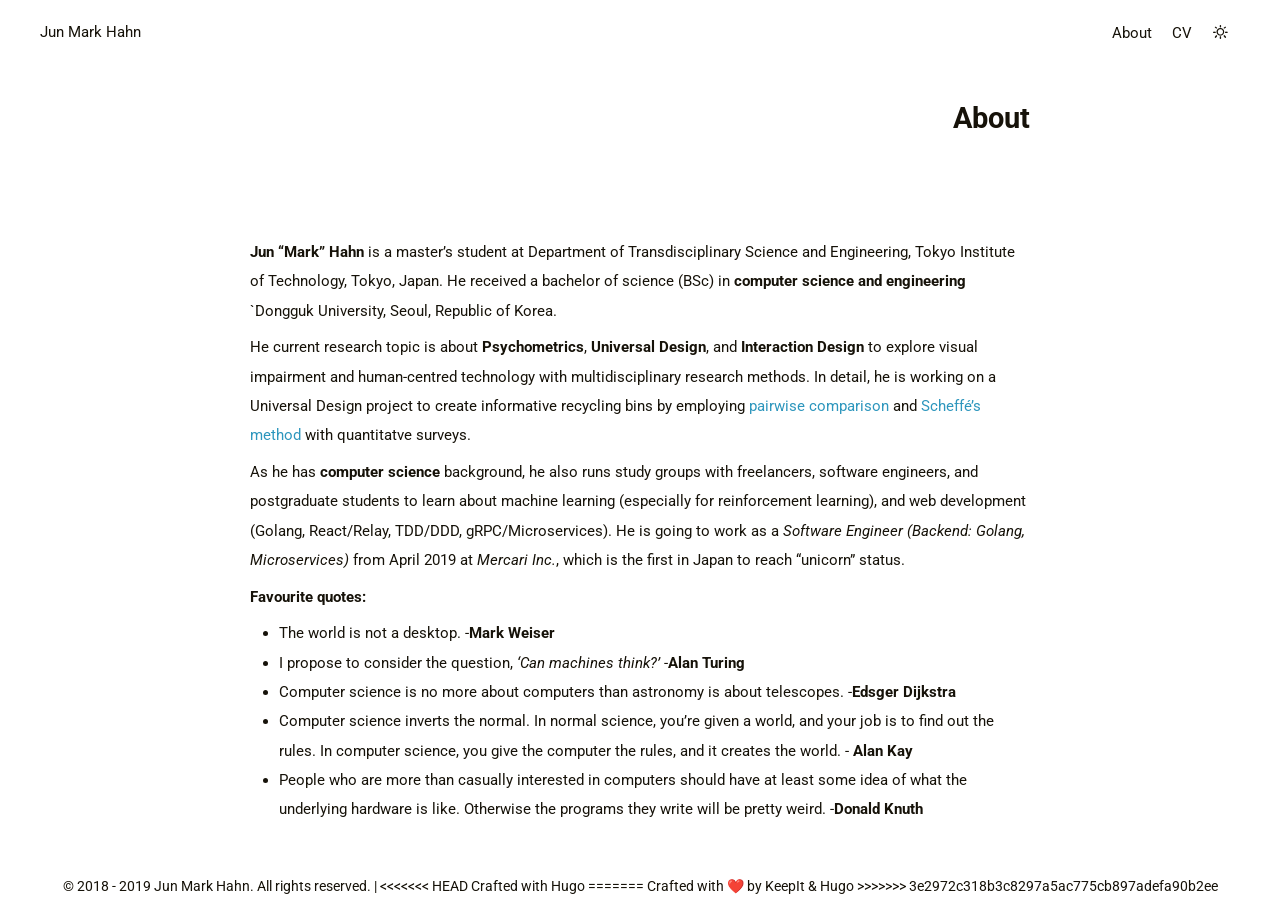
==== commit 98b5aed0: "Delete posts" ====
--- a/about/index.html
+++ b/about/index.html
@@ -5,6 +5,10 @@
   <meta http-equiv="X-UA-Compatible" content="chrome=1">
   <meta name="viewport" content="width=device-width, initial-scale=1.0">
   <meta name="robots" content="noodp"/>
+  
+  
+  
+  
   
   <link rel="prev" href="https://junhahn.dev/cv/" />
   
@@ -79,6 +83,7 @@
   
 
 
+
   <body class="">
     <div class="wrapper">
         <nav class="navbar">
@@ -88,10 +93,6 @@
         </div>
         <div class="menu navbar-right">
                 
-                
-                <a class="menu-item" href="/posts/" title="">Blog</a>
-                
-                <a class="menu-item" href="/categories/" title="">Categories</a>
                 
                 <a class="menu-item" href="/about" title="">About</a>
                 
@@ -113,10 +114,6 @@
           <div class="menu" id="mobile-menu">
                 
                 
-                <a class="menu-item" href="/posts/" title="">Blog</a>
-                
-                <a class="menu-item" href="/categories/" title="">Categories</a>
-                
                 <a class="menu-item" href="/about" title="">About</a>
                 
                 <a class="menu-item" href="/cv" title="">CV</a>
@@ -124,6 +121,7 @@
         </div>
     </div>
 </nav>
+
     	 <main class="main">
           <div class="container">
       		
@@ -161,7 +159,11 @@
             <span class="author" itemprop="copyrightHolder"><a href="https://junhahn.dev">Jun Mark Hahn</a>. All rights reserved.  | </span>
          
 
+&lt;&lt;&lt;&lt;&lt;&lt;&lt; HEAD
 		  <span>Crafted with <a href="https://gohugo.io/" target="_blank" rel="external nofollow noopener noreffer">Hugo</a></span>
+=======
+		  <span>Crafted with ❤️ by <a href="https://github.com/Fastbyte01/KeepIt" target="_blank" rel="external nofollow noopener noreffer">KeepIt</a> & <a href="https://gohugo.io/" target="_blank" rel="external nofollow noopener noreffer">Hugo</a></span>
+>>>>>>> 3e2972c318b3c8297a5ac775cb897adefa90b2ee
     </div>
 </footer>
 
@@ -185,6 +187,9 @@
 
 
 
+
+
+
      </div>
   </body>
 </html>
--- a/font/iconfont.css
+++ b/font/iconfont.css
@@ -1,10 +1,10 @@
 @font-face {font-family: "iconfont";
-  src: url('iconfont.eot?t=1551190842663'); /* IE9 */
-  src: url('iconfont.eot?t=1551190842663#iefix') format('embedded-opentype'), /* IE6-IE8 */
-  url('[data-uri]') format('woff2'),
-  url('iconfont.woff?t=1551190842663') format('woff'),
-  url('iconfont.ttf?t=1551190842663') format('truetype'), /* chrome, firefox, opera, Safari, Android, iOS 4.2+ */
-  url('iconfont.svg?t=1551190842663#iconfont') format('svg'); /* iOS 4.1- */
+  src: url('iconfont.eot?t=1553450864757'); /* IE9 */
+  src: url('iconfont.eot?t=1553450864757#iefix') format('embedded-opentype'), /* IE6-IE8 */
+  url('[data-uri]') format('woff2'),
+  url('iconfont.woff?t=1553450864757') format('woff'),
+  url('iconfont.ttf?t=1553450864757') format('truetype'), /* chrome, firefox, opera, Safari, Android, iOS 4.2+ */
+  url('iconfont.svg?t=1553450864757#iconfont') format('svg'); /* iOS 4.1- */
 }
 
 .iconfont {
@@ -15,10 +15,18 @@
   -moz-osx-font-smoothing: grayscale;
 }
 
+.icon-weibo:before {
+  content: "\e6c4";
+}
+
 .icon-codepen:before {
   content: "\ea79";
 }
 
+.icon-spotify:before {
+  content: "\ebf4";
+}
+
 .icon-reddit:before {
   content: "\e761";
 }
@@ -31,10 +39,30 @@
   content: "\e666";
 }
 
+.icon-deviantart:before {
+  content: "\e6c6";
+}
+
+.icon-dribbble:before {
+  content: "\e6d8";
+}
+
+.icon-zhihu:before {
+  content: "\e6ba";
+}
+
+.icon-wordpress:before {
+  content: "\e848";
+}
+
 .icon-twitter:before {
   content: "\eb2a";
 }
 
+.icon-whatsapp:before {
+  content: "\eb92";
+}
+
 .icon-facebook:before {
   content: "\e638";
 }
@@ -47,6 +75,22 @@
   content: "\e783";
 }
 
+.icon-steam:before {
+  content: "\e811";
+}
+
+.icon-jsfiddle:before {
+  content: "\e752";
+}
+
+.icon-soundcloud:before {
+  content: "\e81d";
+}
+
+.icon-ycombinator:before {
+  content: "\eb32";
+}
+
 .icon-linkedin:before {
   content: "\e696";
 }
@@ -55,6 +99,10 @@
   content: "\e697";
 }
 
+.icon-500px:before {
+  content: "\e607";
+}
+
 .icon-bitbucket:before {
   content: "\e645";
 }
@@ -63,22 +111,94 @@
   content: "\e6b6";
 }
 
+.icon-slideshare:before {
+  content: "\e6fd";
+}
+
+.icon-twitch:before {
+  content: "\e72a";
+}
+
+.icon-vine:before {
+  content: "\e735";
+}
+
+.icon-xing:before {
+  content: "\e741";
+}
+
+.icon-snapchat:before {
+  content: "\e8b2";
+}
+
+.icon-douban:before {
+  content: "\e688";
+}
+
 .icon-github:before {
   content: "\e691";
 }
 
+.icon-t:before {
+  content: "\e601";
+}
+
 .icon-mail:before {
   content: "\e622";
 }
 
+.icon-behance:before {
+  content: "\e621";
+}
+
+.icon-POP_lastfm:before {
+  content: "\e681";
+}
+
+.icon-odnoklassniki:before {
+  content: "\e624";
+}
+
+.icon-strava:before {
+  content: "\e627";
+}
+
+.icon-goodreads:before {
+  content: "\e62a";
+}
+
+.icon-kickstarter:before {
+  content: "\e644";
+}
+
+.icon-bandcamp:before {
+  content: "\e64b";
+}
+
+.icon-flickr:before {
+  content: "\e660";
+}
+
 .icon-keybase:before {
   content: "\e665";
 }
 
+.icon-paypal:before {
+  content: "\e667";
+}
+
+.icon-mastodon:before {
+  content: "\e94a";
+}
+
 .icon-folder:before {
   content: "\e7d1";
 }
 
+.icon-skype:before {
+  content: "\e87d";
+}
+
 .icon-icon-tag:before {
   content: "\e632";
 }
@@ -87,6 +207,26 @@
   content: "\e684";
 }
 
+.icon-timer:before {
+  content: "\e664";
+}
+
+.icon-researchgate:before {
+  content: "\e693";
+}
+
+.icon-angellist:before {
+  content: "\f163";
+}
+
+.icon-mix:before {
+  content: "\f1f5";
+}
+
+.icon-patreon:before {
+  content: "\f209";
+}
+
 .icon-quora:before {
   content: "\f218";
 }
@@ -103,7 +243,19 @@
   content: "\f24a";
 }
 
+.icon-vk:before {
+  content: "\f25e";
+}
+
 .icon-youtube:before {
   content: "\e765";
 }
 
+.icon-Googlescholar:before {
+  content: "\e736";
+}
+
+.icon-foursquare:before {
+  content: "\e8ed";
+}
+
--- a/css/main.min.css
+++ b/css/main.min.css
@@ -1 +1 @@
-/*!normalize.css v8.0.0 | MIT License | github.com/necolas/normalize.css*/@import "https://fonts.googleapis.com/css?family=Lato:100,300,400,700,900";@import "https://fonts.googleapis.com/css?family=Montserrat:400,500,600,700,800";@import "https://fonts.googleapis.com/css?family=Roboto:400,900";html{line-height:1.15;-webkit-text-size-adjust:100%}html,body,main,div,span,a,li,ul,hr,h1,h2,h3,h4{padding:0;margin:0}h1{font-size:2em;margin:.67em 0}hr{box-sizing:content-box;height:0;overflow:visible}pre{font-family:monospace,monospace;font-size:1em}a{background-color:transparent}abbr[title]{border-bottom:none;text-decoration:underline;text-decoration:underline dotted}b,strong{font-weight:bolder}code,kbd,samp{font-family:monospace,monospace;font-size:1em}small{font-size:80%}sub,sup{font-size:75%;line-height:0;position:relative;vertical-align:baseline}sub{bottom:-.25em}sup{top:-.5em}img{border-style:none}button,input,optgroup,select,textarea{font-family:inherit;font-size:100%;line-height:1.15;margin:0}button,input{overflow:visible}button,select{text-transform:none}button,[type=button],[type=reset],[type=submit]{-webkit-appearance:button}button::-moz-focus-inner,[type=button]::-moz-focus-inner,[type=reset]::-moz-focus-inner,[type=submit]::-moz-focus-inner{border-style:none;padding:0}button:-moz-focusring,[type=button]:-moz-focusring,[type=reset]:-moz-focusring,[type=submit]:-moz-focusring{outline:1px dotted ButtonText}fieldset{padding:.35em .75em .625em}legend{box-sizing:border-box;color:inherit;display:table;max-width:100%;padding:0;white-space:normal}progress{vertical-align:baseline}textarea{overflow:auto}[type=checkbox],[type=radio]{box-sizing:border-box;padding:0}[type=number]::-webkit-inner-spin-button,[type=number]::-webkit-outer-spin-button{height:auto}[type=search]{-webkit-appearance:textfield;outline-offset:-2px}[type=search]::-webkit-search-decoration{-webkit-appearance:none}::-webkit-file-upload-button{-webkit-appearance:button;font:inherit}details{display:block}summary{display:list-item}template{display:none}[hidden]{display:none}html::-webkit-scrollbar{width:8px;height:8px}html::-webkit-scrollbar-thumb{height:40px;background-color:#eee;border-radius:16px}html::-webkit-scrollbar-thumb:hover{background-color:#ddd}::selection{background:rgba(0,149,255,.1)}html{font-family:roborto,-apple-system,BlinkMacSystemFont,helvetica neue,pingfang sc,hiragino sans gb,STHeiti,microsoft yahei,wenquanyi micro hei,Arial,Verdana,sans-serif}body{font-size:11pt;font-weight:400;line-height:2em;background-color:#fff;color:#161209}body:before{content:"";background-repeat:no-repeat;background-position:50%;opacity:.05;position:fixed;top:0;left:0;width:100%;height:100%;z-index:-1;-webkit-filter:grayscale(100%);-moz-filter:grayscale(100%);-ms-filter:grayscale(100%);-o-filter:grayscale(100%);filter:grayscale(100%);filter:gray}body.dark-theme{background-color:#292a2d;color:#a9a9b3}a{color:#161209;text-decoration:none;transition:color .2s ease,border-color .2s ease,background .2s ease,opacity .2s ease}a:hover{color:#2d96bd;text-decoration:none;transition:color .2s ease,border-color .2s ease,background .2s ease,opacity .2s ease}.dark-theme a{color:#a9a9b3;text-decoration:none;transition:color .2s ease,border-color .2s ease,background .2s ease,opacity .2s ease}.dark-theme a:hover{color:#fff;text-decoration:none;transition:color .2s ease,border-color .2s ease,background .2s ease,opacity .2s ease}blockquote{font-size:1rem;display:block;border-width:1px 0;border-style:solid;border-color:#dcdcdc;padding:1.5em 1.2em .5em;margin:0 0 2em;position:relative}blockquote:before{content:'\201C';position:absolute;top:0;left:50%;transform:translate(-50%,-50%);background:#fff;width:3rem;height:2rem;font:6em/1.08em pt sans,sans-serif;color:#2d96bd;text-align:center}.dark-theme blockquote:before{color:#eee}blockquote:after{content:"#blockquote" attr(cite);display:block;text-align:right;font-size:.875em;color:#2d96bd}.dark-theme blockquote:after{color:#eee}.dark-theme blockquote{border-color:#4a4b50}.wrapper{display:flex;flex-direction:column;min-height:100vh;width:100%}.navbar{height:4rem;line-height:4rem;width:100%}.navbar .container{width:auto;max-width:1200px;text-align:center;margin:0 auto;display:flex;justify-content:space-between}.main{flex:1 0 auto}.container{padding-left:1em;padding-right:1em}.footer{height:4rem;width:100%;text-align:center;line-height:4rem;padding-top:2em}.notfound{font-size:2em;transform:translateY(35vh);text-align:center}.intro{transform:translateY(25vh);text-align:center}.intro .avatar{padding:10px}.intro .avatar img{width:128px;height:auto;display:inline-block;-webkit-border-radius:100%;border-radius:100%;-webkit-box-shadow:0 0 0 .3618em rgba(0,0,0,.05);box-shadow:0 0 0 .3618em rgba(0,0,0,.05);margin:0 auto;-webkit-transition:all ease .4s;-moz-transition:all ease .4s;-o-transition:all ease .4s;transition:all ease .4s;cursor:pointer}.intro .avatar img:hover{position:relative;-webkit-transform:translateY(-0.75em);-moz-transform:translateY(-0.75em);-ms-transform:translateY(-0.75em);-o-transform:translateY(-0.75em);transform:translateY(-0.75em);cursor:pointer}h2.description{font-size:1em;font-weight:400;padding:5px}.social-links a{padding:0 5px}.social-links a:hover{background-color:transparent}.social-links .iconfont{font-size:2em}.post-warp .archive-item{margin-left:2rem}.post-warp .categories-card{margin:0 auto;margin-top:3em;display:flex;align-items:center;justify-content:space-between;flex-direction:row;flex-wrap:wrap;padding:0 2.5em;line-height:1.6em}.post-warp .categories-card .card-item{font-size:14px;text-align:left;width:45%;display:flex;align-items:flex-start;margin-top:2em;min-height:16em;padding:0 2%;position:relative}.post-warp .categories-card .card-item .categories{overflow:hidden}.post-warp .archive-item-link{display:inline-block;text-decoration:none;overflow:hidden;text-overflow:ellipsis;white-space:nowrap;max-width:95%}.post-warp .archive-item-link:hover{color:#2d96bd;background-color:transparent}.dark-theme .post-warp .archive-item-link{color:#a9a9b3;text-decoration:none;transition:color .2s ease,border-color .2s ease,background .2s ease,opacity .2s ease}.dark-theme .post-warp .archive-item-link:hover{color:#fff;text-decoration:none;transition:color .2s ease,border-color .2s ease,background .2s ease,opacity .2s ease}.post-warp .archive-item-date{float:right;text-align:right;color:#a9a9b3}.dark-theme .post-warp .archive-item-date{color:#87878d}.post-warp .more-post{text-align:right}.categories h3{display:inline-block}.categories span{float:right;padding-right:1em}.post-warp{position:relative;width:100%;max-width:780px;margin:0 auto;padding-top:2rem}.post-warp .post-header h1{margin:0!important}.post-warp .post-title{font-size:2em;line-height:1.5em}.post-warp .post-meta{color:rgba(85,85,85,.52941)!important}.dark-theme .post-warp .post-meta{color:#87878d!important}.post-warp .post-meta a{color:#2d96bd}.dark-theme .post-warp .post-meta a{color:#eee}.post-warp .post-meta a:hover{color:#ef3982}.dark-theme .post-warp .post-meta a:hover{color:#fff}.post-warp .post-content{padding-top:2rem}.post-warp .post-content h2,.post-warp .post-content h3,.post-warp .post-content h4,.post-warp .post-content h5,.post-warp .post-content h6{padding-top:.8em;padding-bottom:.3em}.post-warp .post-content h2::before{content:"#";margin-right:5px;color:#2d96bd}.dark-theme .post-warp .post-content h2::before{color:#eee}.post-warp .post-content h3::before{content:"|";margin-right:5px;color:#2d96bd}.dark-theme .post-warp .post-content h3::before{color:#eee}.post-warp .post-content a{color:#2d96bd}.dark-theme .post-warp .post-content a{color:#eee}.post-warp .post-content a:hover{color:#ef3982}.dark-theme .post-warp .post-content a:hover:hover{color:#fff;font-weight:700;text-decoration:underline}.post-warp .post-content code,.post-warp .post-content pre{padding:7px;font-size:13px;font-family:Consolas,Monaco,Menlo,Consolas,monospace;word-break:break-all;word-wrap:break-word}.post-warp .post-content code:not([class]){padding:5px;background:#fff;border:1px solid #ddd;box-shadow:1px 1px 0 #fff,2px 2px 0 #ddd;margin-left:3px;margin-right:3px}.dark-theme .post-warp .post-content code:not([class]):not([class]){background:transparent;box-shadow:1px 1px 0 #87878d,2px 2px 0 #87878d}.post-warp .post-content ul{padding-left:2em}.post-warp .post-content table{max-width:100%;margin:10px 0;border-spacing:0;box-shadow:2px 2px 3px rgba(0,0,0,.125)}.post-warp .post-content table th,.post-warp .post-content table td{padding:5px 15px;border:1px double #ebe9f5}.post-warp .post-content figure{text-align:center}.post-warp .post-content figure img:hover{cursor:zoom-in}.post-warp .post-content .image-caption:not(:empty){min-width:20%;max-width:80%;display:inline-block;padding:10px;margin:0 auto;border-bottom:1px solid #d9d9d9;font-size:14px;color:#969696;line-height:1.7}.post-warp .post-content img{display:block;max-width:80%;height:auto;margin:0 auto;overflow:hidden}.post-warp .post-content img[data-action=zoom]{cursor:zoom-in}.post-warp .post-content .featured_image{width:100%!important;max-width:100%!important;height:auto!important;margin:0!important}.post-warp p{font-size:1em;margin:.5em 0}.post-warp .post-copyright{margin-top:5rem;border-top:1px solid #dcdcdc;border-bottom:1px solid #dcdcdc}.post-warp .post-copyright .copyright-item{margin:5px 0}.post-warp .post-copyright .lincese{font-weight:700}.dark-theme .post-warp .post-copyright{border-top:1px solid #4a4b50;border-bottom:1px solid #4a4b50}.post-warp .post-tags{padding:1rem 0;display:flex;justify-content:space-between}.post-warp .post-nav:before,.post-warp .post-nav:after{content:" ";display:table}.post-warp .post-nav a.prev,.post-warp .post-nav a.next{font-weight:600;font-size:16px;transition-property:transform;transition-timing-function:ease-out;transition-duration:.3s}.post-warp .post-nav a.prev{float:left}.post-warp .post-nav a.prev:hover{transform:translateX(-4px)}.post-warp .post-nav a.next{float:right}.post-warp .post-nav a.next:hover{transform:translateX(4px)}.post-warp .tag:not(:last-child) a::after{content:" / "}.post-warp .post-comment{padding:3em 0}.tag-cloud-tags{margin:10px 0}.tag-cloud-tags a{display:inline-block;position:relative;margin:5px 10px;word-wrap:break-word;transition-duration:.3s;transition-property:transform;transition-timing-function:ease-out}.tag-cloud-tags a:active,.tag-cloud-tags a:focus,.tag-cloud-tags a:hover{color:#2d96bd;transform:scale(1.1)}.dark-theme .tag-cloud-tags a:active,.dark-theme .tag-cloud-tags a:focus,.dark-theme .tag-cloud-tags a:hover{color:#fff}.tag-cloud-tags a small{color:#a9a9b3}.dark-theme .tag-cloud-tags a small{color:#fff}.post-warp .intro{transform:translateY(0);margin:2em 0 5em}.post-warp .intro .avatar img{width:96px}.post-warp .post{margin-bottom:4em;border-bottom:1px dashed #ddd}.post-warp .post .post-content{padding-top:.5em}.post-warp .post .post-footer{display:flex;justify-content:space-between;align-items:center}.post-warp .post .post-footer .post-meta a{color:rgba(85,85,85,.52941)!important}.dark-theme .post-warp .post .post-footer .post-meta a{color:#87878d!important}.post-warp .post .post-footer .post-meta a:hover{color:#a9a9b3!important}.dark-theme .post-warp .post .post-footer .post-meta a:hover{color:#87878d!important}.post-warp .post .post-footer .post-tags span a{color:rgba(85,85,85,.52941)!important}.dark-theme .post-warp .post .post-footer .post-tags span a{color:#87878d!important}.post-warp .post .post-footer .post-tags span a:hover{color:#a9a9b3!important}.dark-theme .post-warp .post .post-footer .post-tags span a:hover{color:#87878d!important}.header-logo a{padding:0}.header-logo a i{line-height:2em}.navbar .menu a{padding:0 8px}.navbar .menu .active{font-weight:900;color:#161209}.dark-theme .navbar .menu .active{color:#fff}.navbar-header a:hover,.navbar .menu a:hover{background-color:transparent}.copyright{font-size:14px}#dynamic-to-top{display:none;overflow:hidden;width:auto;z-index:90;position:fixed;bottom:2em;right:2em;top:auto;left:auto;font-family:sans-serif;font-size:1em;color:#fff;text-decoration:none;text-shadow:0 1px 0 #333;font-weight:700;padding:17px 16px;border:1px solid #dcdcdc;background:#222;outline:none}#dynamic-to-top:hover{background:#000;cursor:pointer}#dynamic-to-top:active{background:#000;outline:none}#dynamic-to-top:focus,#dynamic-to-top:hover{outline:none}#dynamic-to-top span{display:block;overflow:hidden;width:14px;height:12px;background:url([data-uri]) no-repeat 50%}.dark-theme #dynamic-to-top{border:1px solid #4a4b50}.pagination{display:flex;flex-direction:row;justify-content:center;list-style:none;white-space:nowrap;width:100%;padding-top:2em}.pagination a{-webkit-font-smoothing:antialiased;font-size:12px;color:#bfbfbf;letter-spacing:.1em;font-weight:700;padding:5px;text-decoration:none;transition:.3s}.pagination li{padding-bottom:3px;margin:0 20px;box-sizing:border-box;position:relative;display:inline}.pagination li.disabled{display:none}.pagination li:hover a{color:#000}.dark-theme .pagination li:hover a{color:#fff}.pagination li:before,.pagination li:after{position:absolute;content:"";width:0;height:3px;background:#000;transition:.3s;bottom:0}.dark-theme .pagination li:before,.dark-theme .pagination li:after{background:#fff}.pagination li:before .active,.pagination li:after .active{width:100%}.pagination li:before{left:50%}.pagination li:after{right:50%}.pagination li:hover:before,.pagination li:hover:after{width:50%}.pagination li.active a{color:#000}.dark-theme .pagination li.active a{color:#fff}.pagination li.active:before,.pagination li.active:after{width:60%}.str{color:#ec7600}.kwd{color:#93c763}.com{color:#66747b}.typ{color:#678cb1}.lit{color:#facd22}.pun{color:#f1f2f3}.pln{color:#f1f2f3}.tag{color:#8ac763}.atn{color:#e0e2e4}.atv{color:#ec7600}.dec{color:purple}pre.prettyprint{border:0 solid #888}ol.linenums{margin-top:0;margin-bottom:0}.prettyprint{background:#000}li.L0,li.L1,li.L2,li.L3,li.L4,li.L5,li.L6,li.L7,li.L8,li.L9{color:#555;list-style-type:decimal}li.L1,li.L3,li.L5,li.L7,li.L9{background:#111}@media print{.str{color:#060}.kwd{color:#006;font-weight:700}.com{color:#600;font-style:italic}.typ{color:#404;font-weight:700}.lit{color:#044}.pun{color:#440}.pln{color:#000}.tag{color:#006;font-weight:700}.atn{color:#404}.atv{color:#060}}@media only screen and (min-device-width:320px) and (max-device-width:480px){.navbar{display:none}.navbar-mobile{display:block!important;position:fixed;width:100%;z-index:100;transition:all .6s ease 0s}.navbar-mobile .container{padding:0;margin:0;height:5em;line-height:5.5em;background:#fff}.navbar-mobile .container .navbar-header{display:flex;justify-content:space-between;align-items:center;width:100%;padding-right:1em;padding-left:1em;box-sizing:border-box}.navbar-mobile .container .navbar-header .menu-toggle{cursor:pointer;line-height:5.5em}.navbar-mobile .container .navbar-header .menu-toggle span{display:block;background:#000;width:36px;height:2px;-webkit-border-radius:3px;-moz-border-radius:3px;border-radius:3px;-webkit-transition:.25s margin .25s,.25s transform;-moz-transition:.25s margin .25s,.25s transform;transition:.25s margin .25s,.25s transform}.dark-theme .navbar-mobile .container .navbar-header .menu-toggle span{background:#a9a9b3}.navbar-mobile .container .navbar-header .menu-toggle span:nth-child(1){margin-bottom:8px}.navbar-mobile .container .navbar-header .menu-toggle span:nth-child(3){margin-top:8px}.navbar-mobile .container .navbar-header .menu-toggle.active span{-webkit-transition:.25s margin,.25s transform .25s;-moz-transition:.25s margin,.25s transform .25s;transition:.25s margin,.25s transform .25s}.navbar-mobile .container .navbar-header .menu-toggle.active span:nth-child(1){-moz-transform:rotate(45deg) translate(4px,6px);-ms-transform:rotate(45deg) translate(4px,6px);-webkit-transform:rotate(45deg) translate(4px,6px);transform:rotate(45deg) translate(4px,6px)}.navbar-mobile .container .navbar-header .menu-toggle.active span:nth-child(2){opacity:0}.navbar-mobile .container .navbar-header .menu-toggle.active span:nth-child(3){-moz-transform:rotate(-45deg) translate(8px,-10px);-ms-transform:rotate(-45deg) translate(8px,-10px);-webkit-transform:rotate(-45deg) translate(8px,-10px);transform:rotate(-45deg) translate(8px,-10px)}.navbar-mobile .container .menu{text-align:center;background:#fff;border-top:2px solid #000;padding-top:1em;padding-bottom:1em;display:none;box-shadow:0 2px 4px rgba(0,0,0,.1),0 4px 8px rgba(0,0,0,.1)}.navbar-mobile .container .menu a{display:block;line-height:2.5em}.navbar-mobile .container .menu.active{display:block}.dark-theme .navbar-mobile .container .menu{background:#292a2d;border-top:2px solid #87878d}.dark-theme .navbar-mobile .container{background:#292a2d!important}#dynamic-to-top{display:none!important}.footer{height:3rem;width:100%;text-align:center;line-height:1.5rem;padding-top:2em}.post-warp{padding-top:6em}.post-warp .archive-item-date{display:none}.post-warp .categories-card .card-item{width:95%}}@media only screen and (min-width:1224px){.navbar-mobile{display:none}}@media only screen and (min-width:1824px){}+/*!normalize.css v8.0.0 | MIT License | github.com/necolas/normalize.css*/@import "https://fonts.googleapis.com/css?family=Lato:100,300,400,700,900";@import "https://fonts.googleapis.com/css?family=Montserrat:400,500,600,700,800";@import "https://fonts.googleapis.com/css?family=Roboto:400,900";html{line-height:1.15;-webkit-text-size-adjust:100%}html,body,main,div,span,a,li,ul,hr,h1,h2,h3,h4{padding:0;margin:0}h1{font-size:2em;margin:.67em 0}hr{box-sizing:content-box;height:0;overflow:visible}pre{font-family:monospace,monospace;font-size:1em}a{background-color:transparent}abbr[title]{border-bottom:none;text-decoration:underline;text-decoration:underline dotted}b,strong{font-weight:bolder}code,kbd,samp{font-family:monospace,monospace;font-size:1em}small{font-size:80%}sub,sup{font-size:75%;line-height:0;position:relative;vertical-align:baseline}sub{bottom:-.25em}sup{top:-.5em}img{border-style:none}button,input,optgroup,select,textarea{font-family:inherit;font-size:100%;line-height:1.15;margin:0}button,input{overflow:visible}button,select{text-transform:none}button,[type=button],[type=reset],[type=submit]{-webkit-appearance:button}button::-moz-focus-inner,[type=button]::-moz-focus-inner,[type=reset]::-moz-focus-inner,[type=submit]::-moz-focus-inner{border-style:none;padding:0}button:-moz-focusring,[type=button]:-moz-focusring,[type=reset]:-moz-focusring,[type=submit]:-moz-focusring{outline:1px dotted ButtonText}fieldset{padding:.35em .75em .625em}legend{box-sizing:border-box;color:inherit;display:table;max-width:100%;padding:0;white-space:normal}progress{vertical-align:baseline}textarea{overflow:auto}[type=checkbox],[type=radio]{box-sizing:border-box;padding:0}[type=number]::-webkit-inner-spin-button,[type=number]::-webkit-outer-spin-button{height:auto}[type=search]{-webkit-appearance:textfield;outline-offset:-2px}[type=search]::-webkit-search-decoration{-webkit-appearance:none}::-webkit-file-upload-button{-webkit-appearance:button;font:inherit}details{display:block}summary{display:list-item}template{display:none}[hidden]{display:none}html::-webkit-scrollbar{width:8px;height:8px}html::-webkit-scrollbar-thumb{height:40px;background-color:#eee;border-radius:16px}html::-webkit-scrollbar-thumb:hover{background-color:#ddd}::selection{background:rgba(0,149,255,.1)}html{font-family:roboto,-apple-system,BlinkMacSystemFont,helvetica neue,pingfang sc,hiragino sans gb,STHeiti,microsoft yahei,wenquanyi micro hei,Arial,Verdana,sans-serif}body{font-size:11pt;font-weight:400;line-height:2em;background-color:#fff;color:#161209}body:before{content:"";background-repeat:no-repeat;background-position:50%;opacity:.05;position:fixed;top:0;left:0;width:100%;height:100%;z-index:-1;-webkit-filter:grayscale(100%);-moz-filter:grayscale(100%);-ms-filter:grayscale(100%);-o-filter:grayscale(100%);filter:grayscale(100%);filter:gray}body.dark-theme{background-color:#292a2d;color:#a9a9b3}a{color:#161209;text-decoration:none;transition:color .2s ease,border-color .2s ease,background .2s ease,opacity .2s ease}a:hover{color:#2d96bd;text-decoration:none;transition:color .2s ease,border-color .2s ease,background .2s ease,opacity .2s ease}.dark-theme a{color:#a9a9b3;text-decoration:none;transition:color .2s ease,border-color .2s ease,background .2s ease,opacity .2s ease}.dark-theme a:hover{color:#fff;text-decoration:none;transition:color .2s ease,border-color .2s ease,background .2s ease,opacity .2s ease}blockquote{font-size:1rem;display:block;border-width:1px 0;border-style:solid;border-color:#dcdcdc;padding:1.5em 1.2em .5em;margin:0 0 2em;position:relative}blockquote:before{content:'\201C';position:absolute;top:0;left:50%;transform:translate(-50%,-50%);width:3rem;height:2rem;font:6em/1.08em pt sans,sans-serif;color:#2d96bd;text-align:center}.dark-theme blockquote:before{color:#eee}blockquote:after{content:"#blockquote" attr(cite);display:block;text-align:right;font-size:.875em;color:#2d96bd}.dark-theme blockquote:after{color:#eee}.dark-theme blockquote{border-color:#4a4b50}.wrapper{display:flex;flex-direction:column;min-height:100vh;width:100%}.navbar{height:4rem;line-height:4rem;width:100%}.navbar .container{width:auto;max-width:1200px;text-align:center;margin:0 auto;display:flex;justify-content:space-between}.main{flex:1 0 auto}.container{padding-left:1em;padding-right:1em}.footer{height:4rem;width:100%;text-align:center;line-height:4rem;padding-top:2em}.notfound{font-size:2em;transform:translateY(35vh);text-align:center}.intro{transform:translateY(25vh);text-align:center}.intro .avatar{padding:10px}.intro .avatar img{width:128px;height:auto;display:inline-block;-webkit-border-radius:100%;border-radius:100%;-webkit-box-shadow:0 0 0 .3618em rgba(0,0,0,.05);box-shadow:0 0 0 .3618em rgba(0,0,0,.05);margin:0 auto;-webkit-transition:all ease .4s;-moz-transition:all ease .4s;-o-transition:all ease .4s;transition:all ease .4s;cursor:pointer}.intro .avatar img:hover{position:relative;-webkit-transform:translateY(-0.75em);-moz-transform:translateY(-0.75em);-ms-transform:translateY(-0.75em);-o-transform:translateY(-0.75em);transform:translateY(-0.75em);cursor:pointer}h2.description{font-size:1em;font-weight:400;padding:5px}.social-links a{padding:0 5px}.social-links a:hover{background-color:transparent}.social-links .iconfont{font-size:2em}.post-warp .archive-item{margin-left:2rem}.post-warp .categories-card{margin:0 auto;margin-top:3em;display:flex;align-items:center;justify-content:space-between;flex-direction:row;flex-wrap:wrap;padding:0 2.5em;line-height:1.6em}.post-warp .categories-card .card-item{font-size:14px;text-align:left;width:45%;display:flex;align-items:flex-start;margin-top:2em;min-height:16em;padding:0 2%;position:relative}.post-warp .categories-card .card-item .categories{overflow:hidden}.post-warp .archive-item-link{display:inline-block;text-decoration:none;overflow:hidden;text-overflow:ellipsis;white-space:nowrap;max-width:95%}.post-warp .archive-item-link:hover{color:#2d96bd;background-color:transparent}.dark-theme .post-warp .archive-item-link{color:#a9a9b3;text-decoration:none;transition:color .2s ease,border-color .2s ease,background .2s ease,opacity .2s ease}.dark-theme .post-warp .archive-item-link:hover{color:#fff;text-decoration:none;transition:color .2s ease,border-color .2s ease,background .2s ease,opacity .2s ease}.post-warp .archive-item-date{float:right;text-align:right;color:#a9a9b3}.dark-theme .post-warp .archive-item-date{color:#87878d}.post-warp .more-post{text-align:right}.categories h3{display:inline-block}.categories span{float:right;padding-right:1em}.post-warp{position:relative;width:100%;max-width:780px;margin:0 auto;padding-top:2rem}.post-warp .post-header h1{margin:0!important}.post-warp .post-title{font-size:2em;line-height:1.5em}.post-warp .post-meta{color:rgba(85,85,85,.52941)!important}.dark-theme .post-warp .post-meta{color:#87878d!important}.post-warp .post-meta a{color:#2d96bd}.dark-theme .post-warp .post-meta a{color:#eee}.post-warp .post-meta a:hover{color:#ef3982}.dark-theme .post-warp .post-meta a:hover{color:#fff}.post-warp .post-content{padding-top:2rem}.post-warp .post-content h2,.post-warp .post-content h3,.post-warp .post-content h4,.post-warp .post-content h5,.post-warp .post-content h6{padding-top:.8em;padding-bottom:.3em}.post-warp .post-content h2::before{content:"#";margin-right:5px;color:#2d96bd}.dark-theme .post-warp .post-content h2::before{color:#eee}.post-warp .post-content h3::before{content:"|";margin-right:5px;color:#2d96bd}.dark-theme .post-warp .post-content h3::before{color:#eee}.post-warp .post-content a{color:#2d96bd}.dark-theme .post-warp .post-content a{color:#eee}.post-warp .post-content a:hover{color:#ef3982}.dark-theme .post-warp .post-content a:hover:hover{color:#fff;font-weight:700;text-decoration:underline}.post-warp .post-content code,.post-warp .post-content pre{padding:7px;font-size:13px;font-family:Consolas,Monaco,Menlo,Consolas,monospace;word-break:break-all;word-wrap:break-word}.post-warp .post-content code:not([class]){padding:5px;background:#fff;border:1px solid #ddd;box-shadow:1px 1px 0 #fff,2px 2px 0 #ddd;margin-left:3px;margin-right:3px}.dark-theme .post-warp .post-content code:not([class]):not([class]){background:transparent;box-shadow:1px 1px 0 #87878d,2px 2px 0 #87878d}.post-warp .post-content ul{padding-left:2em}.post-warp .post-content table{max-width:100%;margin:10px 0;border-spacing:0;box-shadow:2px 2px 3px rgba(0,0,0,.125)}.post-warp .post-content table th,.post-warp .post-content table td{padding:5px 15px;border:1px double #ebe9f5}.post-warp .post-content figure{text-align:center}.post-warp .post-content figure img:hover{cursor:zoom-in}.post-warp .post-content .image-caption:not(:empty){min-width:20%;max-width:80%;display:inline-block;padding:10px;margin:0 auto;border-bottom:1px solid #d9d9d9;font-size:14px;color:#969696;line-height:1.7}.post-warp .post-content img{display:block;max-width:80%;height:auto;margin:0 auto;overflow:hidden}.post-warp .post-content img[data-action=zoom]{cursor:zoom-in}.post-warp .post-content .featured_image{width:100%!important;max-width:100%!important;height:auto!important;margin:0!important}.post-warp p{font-size:1em;margin:.5em 0}.post-warp .post-copyright{margin-top:5rem;border-top:1px solid #dcdcdc;border-bottom:1px solid #dcdcdc}.post-warp .post-copyright .copyright-item{margin:5px 0}.dark-theme .post-warp .post-copyright{border-top:1px solid #4a4b50;border-bottom:1px solid #4a4b50}.post-warp .post-tags{padding:1rem 0;display:flex;justify-content:space-between}.post-warp .post-nav:before,.post-warp .post-nav:after{content:" ";display:table}.post-warp .post-nav a.prev,.post-warp .post-nav a.next{font-weight:600;font-size:16px;transition-property:transform;transition-timing-function:ease-out;transition-duration:.3s}.post-warp .post-nav a.prev{float:left}.post-warp .post-nav a.prev:hover{transform:translateX(-4px)}.post-warp .post-nav a.next{float:right}.post-warp .post-nav a.next:hover{transform:translateX(4px)}.post-warp .tag:not(:last-child) a::after{content:" / "}.post-warp .post-comment{padding:3em 0}.tag-cloud-tags{margin:10px 0}.tag-cloud-tags a{display:inline-block;position:relative;margin:5px 10px;word-wrap:break-word;transition-duration:.3s;transition-property:transform;transition-timing-function:ease-out}.tag-cloud-tags a:active,.tag-cloud-tags a:focus,.tag-cloud-tags a:hover{color:#2d96bd;transform:scale(1.1)}.dark-theme .tag-cloud-tags a:active,.dark-theme .tag-cloud-tags a:focus,.dark-theme .tag-cloud-tags a:hover{color:#fff}.tag-cloud-tags a small{color:#a9a9b3}.dark-theme .tag-cloud-tags a small{color:#fff}.post-warp .intro{transform:translateY(0);margin:2em 0 5em}.post-warp .intro .avatar img{width:96px}.post-warp .post{margin-bottom:4em;border-bottom:1px dashed #ddd}.post-warp .post .post-content{padding-top:.5em}.post-warp .post .post-footer{display:flex;justify-content:space-between;align-items:center}.post-warp .post .post-footer .post-meta a{color:rgba(85,85,85,.52941)!important}.dark-theme .post-warp .post .post-footer .post-meta a{color:#87878d!important}.post-warp .post .post-footer .post-meta a:hover{color:#a9a9b3!important}.dark-theme .post-warp .post .post-footer .post-meta a:hover{color:#87878d!important}.post-warp .post .post-footer .post-tags span a{color:rgba(85,85,85,.52941)!important}.dark-theme .post-warp .post .post-footer .post-tags span a{color:#87878d!important}.post-warp .post .post-footer .post-tags span a:hover{color:#a9a9b3!important}.dark-theme .post-warp .post .post-footer .post-tags span a:hover{color:#87878d!important}.header-logo a{padding:0}.header-logo a i{line-height:2em}.navbar .menu a{padding:0 8px}.navbar .menu .active{font-weight:900;color:#161209}.dark-theme .navbar .menu .active{color:#fff}.navbar-header a:hover,.navbar .menu a:hover{background-color:transparent}.copyright{font-size:14px}#dynamic-to-top{display:none;overflow:hidden;width:auto;z-index:90;position:fixed;bottom:2em;right:2em;top:auto;left:auto;font-family:sans-serif;font-size:1em;color:#fff;text-decoration:none;text-shadow:0 1px 0 #333;font-weight:700;padding:17px 16px;border:1px solid #dcdcdc;background:#222;outline:none}#dynamic-to-top:hover{background:#000;cursor:pointer}#dynamic-to-top:active{background:#000;outline:none}#dynamic-to-top:focus,#dynamic-to-top:hover{outline:none}#dynamic-to-top span{display:block;overflow:hidden;width:14px;height:12px;background:url([data-uri]) no-repeat 50%}.dark-theme #dynamic-to-top{border:1px solid #4a4b50}.pagination{display:flex;flex-direction:row;justify-content:center;list-style:none;white-space:nowrap;width:100%;padding-top:2em}.pagination a{-webkit-font-smoothing:antialiased;font-size:12px;color:#bfbfbf;letter-spacing:.1em;font-weight:700;padding:5px;text-decoration:none;transition:.3s}.pagination li{padding-bottom:3px;margin:0 20px;box-sizing:border-box;position:relative;display:inline}.pagination li.disabled{display:none}.pagination li:hover a{color:#000}.dark-theme .pagination li:hover a{color:#fff}.pagination li:before,.pagination li:after{position:absolute;content:"";width:0;height:3px;background:#000;transition:.3s;bottom:0}.dark-theme .pagination li:before,.dark-theme .pagination li:after{background:#fff}.pagination li:before .active,.pagination li:after .active{width:100%}.pagination li:before{left:50%}.pagination li:after{right:50%}.pagination li:hover:before,.pagination li:hover:after{width:50%}.pagination li.active a{color:#000}.dark-theme .pagination li.active a{color:#fff}.pagination li.active:before,.pagination li.active:after{width:60%}.str{color:#ec7600}.kwd{color:#93c763}.com{color:#66747b}.typ{color:#678cb1}.lit{color:#facd22}.pun{color:#f1f2f3}.pln{color:#f1f2f3}.tag{color:#8ac763}.atn{color:#e0e2e4}.atv{color:#ec7600}.dec{color:purple}pre.prettyprint{border:0 solid #888}ol.linenums{margin-top:0;margin-bottom:0}.prettyprint{background:#000}li.L0,li.L1,li.L2,li.L3,li.L4,li.L5,li.L6,li.L7,li.L8,li.L9{color:#555;list-style-type:decimal}li.L1,li.L3,li.L5,li.L7,li.L9{background:#111}@media print{.str{color:#060}.kwd{color:#006;font-weight:700}.com{color:#600;font-style:italic}.typ{color:#404;font-weight:700}.lit{color:#044}.pun{color:#440}.pln{color:#000}.tag{color:#006;font-weight:700}.atn{color:#404}.atv{color:#060}}@media only screen and (min-device-width:320px) and (max-device-width:480px){.navbar{display:none}.navbar-mobile{display:block!important;position:fixed;width:100%;z-index:100;transition:all .6s ease 0s}.navbar-mobile .container{padding:0;margin:0;height:5em;line-height:5.5em;background:#fff}.navbar-mobile .container .navbar-header{display:flex;justify-content:space-between;align-items:center;width:100%;padding-right:1em;padding-left:1em;box-sizing:border-box}.navbar-mobile .container .navbar-header .menu-toggle{cursor:pointer;line-height:5.5em}.navbar-mobile .container .navbar-header .menu-toggle span{display:block;background:#000;width:36px;height:2px;-webkit-border-radius:3px;-moz-border-radius:3px;border-radius:3px;-webkit-transition:.25s margin .25s,.25s transform;-moz-transition:.25s margin .25s,.25s transform;transition:.25s margin .25s,.25s transform}.dark-theme .navbar-mobile .container .navbar-header .menu-toggle span{background:#a9a9b3}.navbar-mobile .container .navbar-header .menu-toggle span:nth-child(1){margin-bottom:8px}.navbar-mobile .container .navbar-header .menu-toggle span:nth-child(3){margin-top:8px}.navbar-mobile .container .navbar-header .menu-toggle.active span{-webkit-transition:.25s margin,.25s transform .25s;-moz-transition:.25s margin,.25s transform .25s;transition:.25s margin,.25s transform .25s}.navbar-mobile .container .navbar-header .menu-toggle.active span:nth-child(1){-moz-transform:rotate(45deg) translate(4px,6px);-ms-transform:rotate(45deg) translate(4px,6px);-webkit-transform:rotate(45deg) translate(4px,6px);transform:rotate(45deg) translate(4px,6px)}.navbar-mobile .container .navbar-header .menu-toggle.active span:nth-child(2){opacity:0}.navbar-mobile .container .navbar-header .menu-toggle.active span:nth-child(3){-moz-transform:rotate(-45deg) translate(8px,-10px);-ms-transform:rotate(-45deg) translate(8px,-10px);-webkit-transform:rotate(-45deg) translate(8px,-10px);transform:rotate(-45deg) translate(8px,-10px)}.navbar-mobile .container .menu{text-align:center;background:#fff;border-top:2px solid #000;padding-top:1em;padding-bottom:1em;display:none;box-shadow:0 2px 4px rgba(0,0,0,.1),0 4px 8px rgba(0,0,0,.1)}.navbar-mobile .container .menu a{display:block;line-height:2.5em}.navbar-mobile .container .menu.active{display:block}.dark-theme .navbar-mobile .container .menu{background:#292a2d;border-top:2px solid #87878d}.dark-theme .navbar-mobile .container{background:#292a2d!important}#dynamic-to-top{display:none!important}.footer{height:3rem;width:100%;text-align:center;line-height:1.5rem;padding-top:2em}.post-warp{padding-top:6em}.post-warp .archive-item-date{display:none}.post-warp .categories-card .card-item{width:95%}}@media only screen and (min-width:1224px){.navbar-mobile{display:none}}@media only screen and (min-width:1824px){}
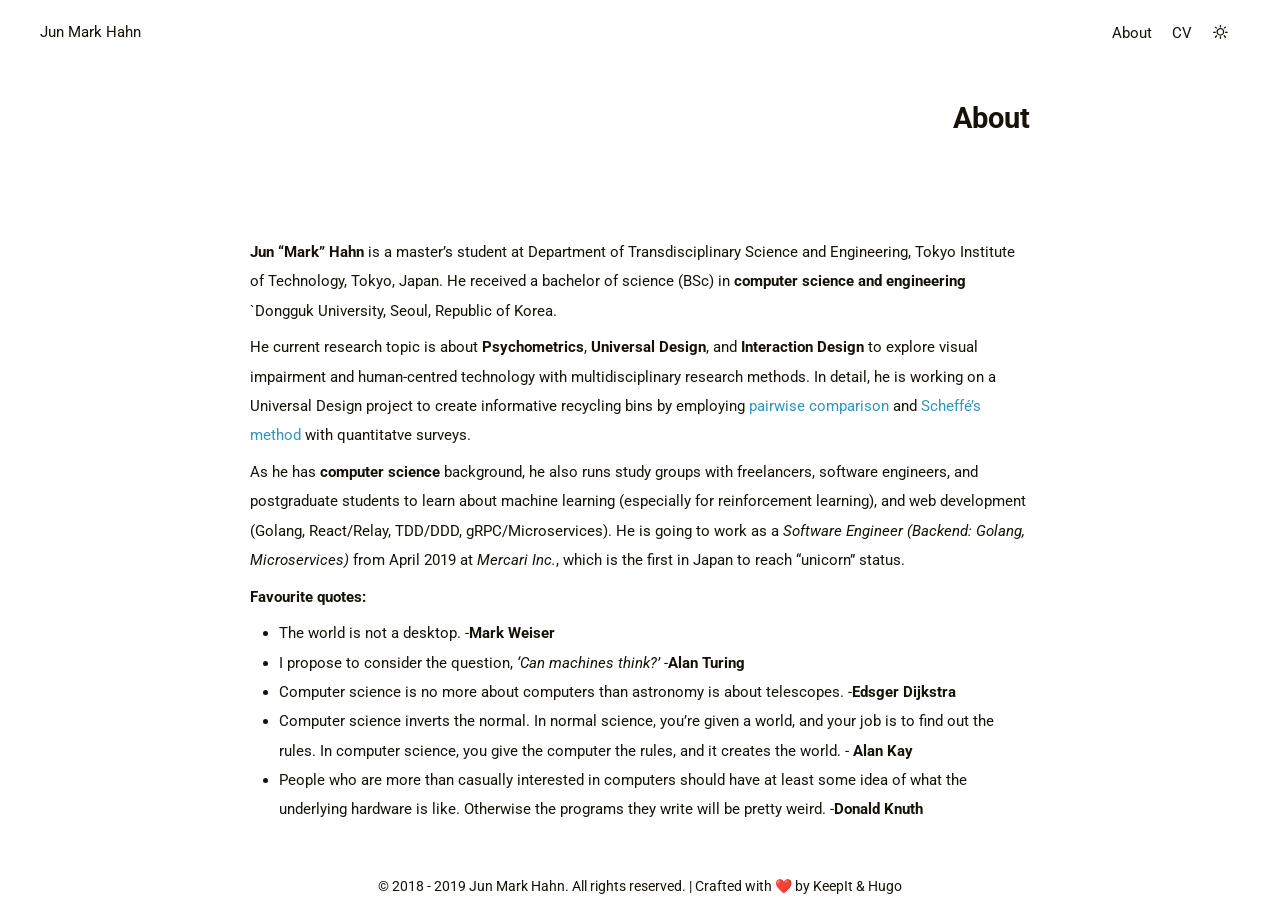
==== commit 7966af11: "Fix updating issue" ====
--- a/about/index.html
+++ b/about/index.html
@@ -159,11 +159,7 @@
             <span class="author" itemprop="copyrightHolder"><a href="https://junhahn.dev">Jun Mark Hahn</a>. All rights reserved.  | </span>
          
 
-&lt;&lt;&lt;&lt;&lt;&lt;&lt; HEAD
-		  <span>Crafted with <a href="https://gohugo.io/" target="_blank" rel="external nofollow noopener noreffer">Hugo</a></span>
-=======
 		  <span>Crafted with ❤️ by <a href="https://github.com/Fastbyte01/KeepIt" target="_blank" rel="external nofollow noopener noreffer">KeepIt</a> & <a href="https://gohugo.io/" target="_blank" rel="external nofollow noopener noreffer">Hugo</a></span>
->>>>>>> 3e2972c318b3c8297a5ac775cb897adefa90b2ee
     </div>
 </footer>
 
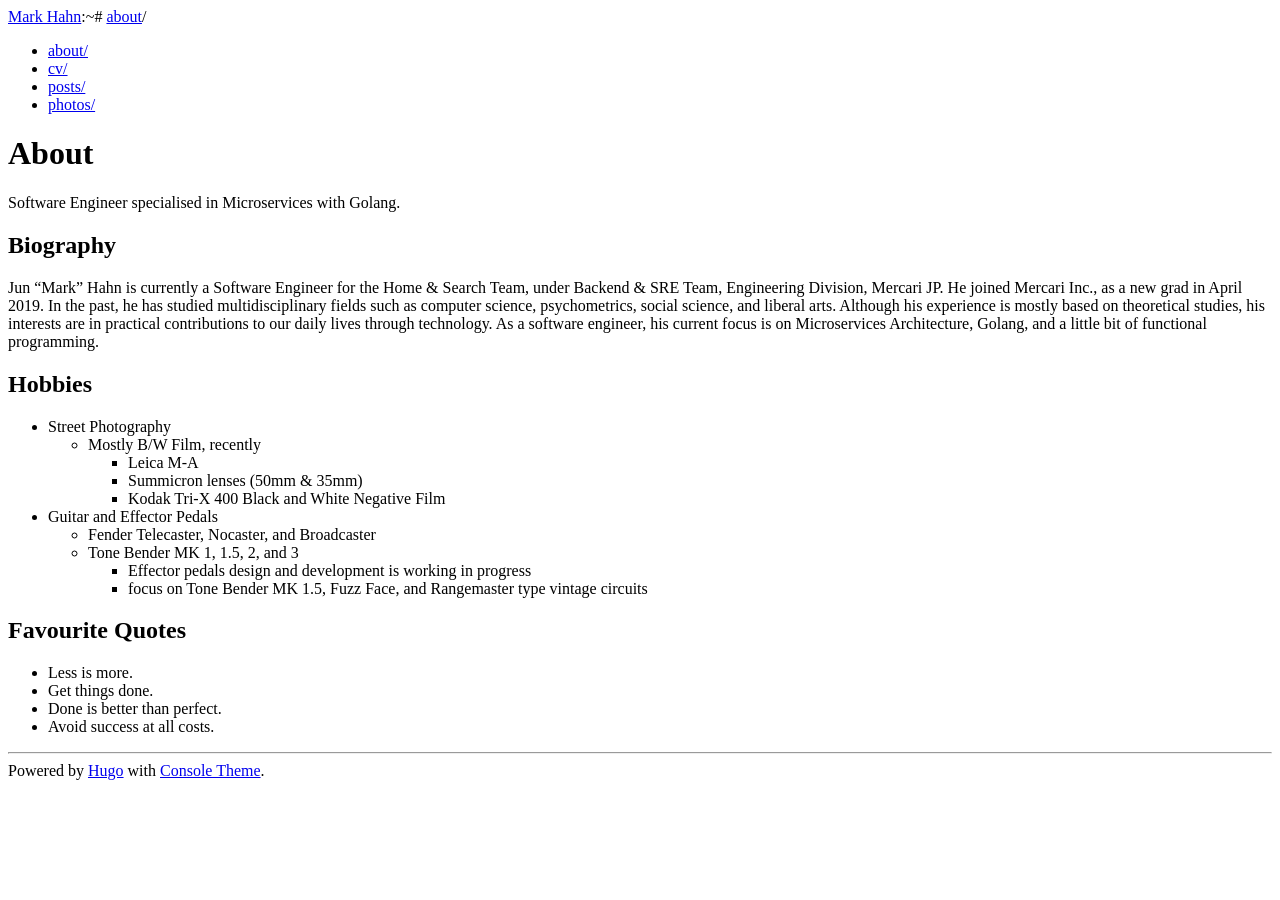
==== commit 83d18b2b: "update(theme): new console theme and make blog simpler" ====
--- a/about/index.html
+++ b/about/index.html
@@ -1,191 +1,104 @@
 <!DOCTYPE html>
-<html lang="en">
-  <head>
-  <meta http-equiv="content-type" content="text/html;charset=utf-8">
-  <meta http-equiv="X-UA-Compatible" content="chrome=1">
-  <meta name="viewport" content="width=device-width, initial-scale=1.0">
-  <meta name="robots" content="noodp"/>
-  
-  
-  
-  
-  
-  <link rel="prev" href="https://junhahn.dev/cv/" />
-  
-  <link rel="canonical" href="https://junhahn.dev/about/" />
-  <link rel='shortcut icon' type='image/x-icon' href='/favicon.ico' />
-  <link rel="apple-touch-icon" sizes="180x180" href="/apple-touch-icon.png">
-  <link rel="icon" type="image/png" sizes="32x32" href="/favicon-32x32.png">
-  <link rel="icon" type="image/png" sizes="16x16" href="/favicon-16x16.png">
-  <link rel="manifest" href="/site.webmanifest">
-  <link rel="mask-icon" href="/safari-pinned-tab.svg" color="#5bbad5">
-  <meta name="msapplication-TileColor" content="#da532c">
-  <meta name="theme-color" content="#ffffff">
-  <title>
-       
-       
-           About | Jun Mark Hahn
-       
-  </title>
-  <meta name="title" content="About | Jun Mark Hahn">
+<html lang="en-gb">
+<head>
+    <meta charset="utf-8">
+    <meta http-equiv="X-UA-Compatible" content="IE=edge">
+    <title>Mark Hahn/about/</title>
     
-  
-  <link rel="stylesheet" href="/font/iconfont.css">
-  <link rel="stylesheet" href="/css/main.min.css">
-
-
-  <meta name="twitter:card" content="summary"/>
-<meta name="twitter:title" content="About"/>
-<meta name="twitter:description" content="Jun &ldquo;Mark&rdquo; Hahn is a master’s student at Department of Transdisciplinary Science and Engineering, Tokyo Institute of Technology, Tokyo, Japan. He received a bachelor of science (BSc) in computer science and engineering `Dongguk University, Seoul, Republic of Korea.
-He current research topic is about Psychometrics, Universal Design, and Interaction Design to explore visual impairment and human-centred technology with multidisciplinary research methods. In detail, he is working on a Universal Design project to create informative recycling bins by employing pairwise comparison and Scheffé&rsquo;s method with quantitatve surveys."/>
-
-  <script type="application/ld+json">
-{
-  "@context": "http://schema.org",
-  "@type": "BlogPosting",
-  "headline": "About",
-  "mainEntityOfPage": {
-    "@type": "WebPage",
-    "@id": "https:\/\/junhahn.dev\/about\/"
-  },
-  "image": {
-    "@type": "ImageObject",
-    "url": "https:\/\/junhahn.dev\/cover.png",
-    "width":  800 ,
-    "height":  600 
-  },
-  "genre": "page",
-  
-  "wordcount":  254 ,
-  "url": "https:\/\/junhahn.dev\/about\/",
-  "datePublished": "2019-03-01T00:00:00\x2b00:00",
-  "dateModified": "2019-03-01T00:00:00\x2b00:00",
-  
-  "publisher": {
-    "@type": "Organization",
-    "name": "TangoEnSkai",
-    "logo": {
-      "@type": "ImageObject",
-      "url": "https:\/\/junhahn.dev\/logo.png",
-      "width":  127 ,
-      "height":  40 
-    }
-  },
-  "author": {
-    "@type": "Person",
-    "name": "map[name:Jun Mark Hahn]"
-  },
-  "description": ""
-}
-</script>
-</head>
-
-  
+    <meta name="viewport" content="width=device-width, initial-scale=1">
+    <meta name="robots" content="all,follow">
+    <meta name="googlebot" content="index,follow,snippet,archive">
+    <link rel="stylesheet" href="https://tangoenskai.github.io/hugo-theme-console/css/terminal-0.7.1.min.css">
+    <link rel="stylesheet" href="https://tangoenskai.github.io/hugo-theme-console/css/animate-3.7.2.min.css">
+    <link rel="stylesheet" href="https://tangoenskai.github.io/hugo-theme-console/css/console.css">
+    
+      <!--[if lt IE 9]>
+          <script src="https://oss.maxcdn.com/html5shiv/3.7.2/html5shiv.min.js"></script>
+          <script src="https://oss.maxcdn.com/respond/1.4.2/respond.min.js"></script>
+      <![endif]-->
+       <meta property="og:title" content="About" />
+<meta property="og:description" content="" />
+<meta property="og:type" content="article" />
+<meta property="og:url" content="https://tangoenskai.github.io/about/" /><meta property="article:published_time" content="2020-09-06T00:00:00+00:00" />
 
 
 
-  <body class="">
-    <div class="wrapper">
-        <nav class="navbar">
+<meta name="twitter:title" content="About"/>
+<meta name="twitter:description" content="Software Engineer specialised in Microservices with Golang.
+Biography Jun “Mark” Hahn is currently a Software Engineer for the Home &amp; Search Team, under Backend &amp; SRE Team, Engineering Division, Mercari JP. He joined Mercari Inc., as a new grad in April 2019. In the past, he has studied multidisciplinary fields such as computer science, psychometrics, social science, and liberal arts. Although his experience is mostly based on theoretical studies, his interests are in practical contributions to our daily lives through technology."/>
+
+</head>
+<body class="terminal">
     <div class="container">
-        <div class="navbar-header header-logo">
-        	<a href="https://junhahn.dev">Jun Mark Hahn</a>
-        </div>
-        <div class="menu navbar-right">
+        <div class="terminal-nav">
+          <header class="terminal-logo">
+            <div class="logo terminal-prompt">
+              
+              
+              <a href="https://tangoenskai.github.io" class="no-style site-name">Mark Hahn</a>:~# 
+              <a href='https://tangoenskai.github.ioabout'>about</a>/</div></header>
+          <nav class="terminal-menu">
+            <ul vocab="https://schema.org/" typeof="BreadcrumbList">
                 
+                <li><a href="https://tangoenskai.github.io/about/" typeof="ListItem">about/</a></li>
                 
-                <a class="menu-item" href="/about" title="">About</a>
+                <li><a href="https://tangoenskai.github.io/cv/" typeof="ListItem">cv/</a></li>
                 
-                <a class="menu-item" href="/cv" title="">CV</a>
+                <li><a href="https://tangoenskai.github.io/posts/" typeof="ListItem">posts/</a></li>
                 
-                <a href="javascript:void(0);" class="theme-switch"><i class="iconfont icon-sun"></i></a>&nbsp;
+                <li><a href="https://tangoenskai.github.io/photos/" typeof="ListItem">photos/</a></li>
+                
+            </ul>
+          </nav>
         </div>
     </div>
-</nav>
-<nav class="navbar-mobile" id="nav-mobile" style="display: none">
-     <div class="container">
-        <div class="navbar-header">
-            <div>  <a href="javascript:void(0);" class="theme-switch"><i class="iconfont icon-sun"></i></a>&nbsp;<a href="https://junhahn.dev">Jun Mark Hahn</a></div>
-            <div class="menu-toggle">
-                <span></span><span></span><span></span>
-            </div>
-        </div>
-     
-          <div class="menu" id="mobile-menu">
-                
-                
-                <a class="menu-item" href="/about" title="">About</a>
-                
-                <a class="menu-item" href="/cv" title="">CV</a>
-                
-        </div>
-    </div>
-</nav>
 
-    	 <main class="main">
-          <div class="container">
-      		
-<div class="post-warp archive">
-    <h2 class="post-title" style="text-align:right;padding-bottom:2em">About</h2>
-    <div class="post-content">
-        <p><strong>Jun &ldquo;Mark&rdquo; Hahn</strong>  is a master’s student at Department of Transdisciplinary Science and Engineering, Tokyo Institute of Technology, Tokyo, Japan. He received a bachelor of science (BSc) in <strong>computer science and engineering</strong> `Dongguk University, Seoul, Republic of Korea.</p>
+    <div class="container animated zoomIn fast">
+        
+<h1>About</h1>
+<p>Software Engineer specialised in Microservices with Golang.</p>
+<h2 id="biography">Biography</h2>
+<p>Jun “Mark” Hahn is currently a Software Engineer for the Home &amp; Search Team, under Backend &amp; SRE Team, Engineering Division, Mercari JP. He joined Mercari Inc., as a new grad in April 2019. In the past, he has studied multidisciplinary fields such as computer science, psychometrics, social science, and liberal arts. Although his experience is mostly based on theoretical studies, his interests are in practical contributions to our daily lives through technology. As a software engineer, his current focus is on Microservices Architecture, Golang, and a little bit of functional programming.</p>
+<h2 id="hobbies">Hobbies</h2>
+<ul>
+<li>Street Photography
+<ul>
+<li>Mostly B/W Film, recently
+<ul>
+<li>Leica M-A</li>
+<li>Summicron lenses (50mm &amp; 35mm)</li>
+<li>Kodak Tri-X 400 Black and White Negative Film</li>
+</ul>
+</li>
+</ul>
+</li>
+<li>Guitar and Effector Pedals
+<ul>
+<li>Fender Telecaster, Nocaster, and Broadcaster</li>
+<li>Tone Bender MK 1, 1.5, 2, and 3
+<ul>
+<li>Effector pedals design and development is working in progress</li>
+<li>focus on Tone Bender MK 1.5, Fuzz Face, and Rangemaster type vintage circuits</li>
+</ul>
+</li>
+</ul>
+</li>
+</ul>
+<h2 id="favourite-quotes">Favourite Quotes</h2>
+<ul>
+<li>Less is more.</li>
+<li>Get things done.</li>
+<li>Done is better than perfect.</li>
+<li>Avoid success at all costs.</li>
+</ul>
+<hr>
 
-<p>He current research topic is about <strong>Psychometrics</strong>, <strong>Universal Design</strong>, and <strong>Interaction Design</strong> to explore visual impairment and human-centred technology with multidisciplinary research methods. In detail, he is working on a Universal Design project to create informative recycling bins by employing <a href="https://en.wikipedia.org/wiki/Pairwise_comparison" rel="nofollow noreferrer" target="_blank">pairwise comparison</a> and <a href="https://en.wikipedia.org/wiki/Scheffé%27s_method" rel="nofollow noreferrer" target="_blank">Scheffé&rsquo;s method</a> with quantitatve surveys.</p>
 
-<p>As he has <strong>computer science</strong> background, he also runs study groups with freelancers, software engineers, and postgraduate students to learn about machine learning (especially for reinforcement learning), and web development (Golang, React/Relay, TDD/DDD, gRPC/Microservices). He is going to work as a <em>Software Engineer (Backend: Golang, Microservices)</em> from April 2019 at <em>Mercari Inc.</em>, which is the first in Japan to reach “unicorn” status.</p>
-
-<p><strong>Favourite quotes:</strong></p>
-
-<ul>
-<li>The world is not a desktop. -<strong>Mark Weiser</strong></li>
-<li>I propose to consider the question, <em>&lsquo;Can machines think?&rsquo;</em> -<strong>Alan Turing</strong></li>
-<li>Computer science is no more about computers than astronomy is about telescopes. -<strong>Edsger Dijkstra</strong></li>
-<li>Computer science inverts the normal. In normal science, you&rsquo;re given a world, and your job is to find out the rules. In computer science, you give the computer the rules, and it creates the world. - <strong>Alan Kay</strong></li>
-<li>People who are more than casually interested in computers should have at least some idea of what the underlying hardware is like. Otherwise the programs they write will be pretty weird. -<strong>Donald Knuth</strong></li>
-</ul>
+        <div class="footer">
+    Powered by <a href="https://gohugo.io/">Hugo</a> with
+    <a href="https://github.com/mrmierzejewski/hugo-theme-console/">Console Theme</a>. 
+</div>
 
     </div>
-</div>
-
-          </div>
-		   </main>
-      <footer class="footer">
-    <div class="copyright">
-        &copy;
-        
-        <span itemprop="copyrightYear">2018 - 2019</span>
-        
-         
-            <span class="author" itemprop="copyrightHolder"><a href="https://junhahn.dev">Jun Mark Hahn</a>. All rights reserved.  | </span>
-         
-
-		  <span>Crafted with ❤️ by <a href="https://github.com/Fastbyte01/KeepIt" target="_blank" rel="external nofollow noopener noreffer">KeepIt</a> & <a href="https://gohugo.io/" target="_blank" rel="external nofollow noopener noreffer">Hugo</a></span>
-    </div>
-</footer>
-
-
-
-
-
-
-
-
-
-
-
-
-    
-    
-    <script src="/js/vendor_no_gallery.min.js" async=""></script>
-    
-  
-
-
-
-
-
-
-
-     </div>
   </body>
 </html>
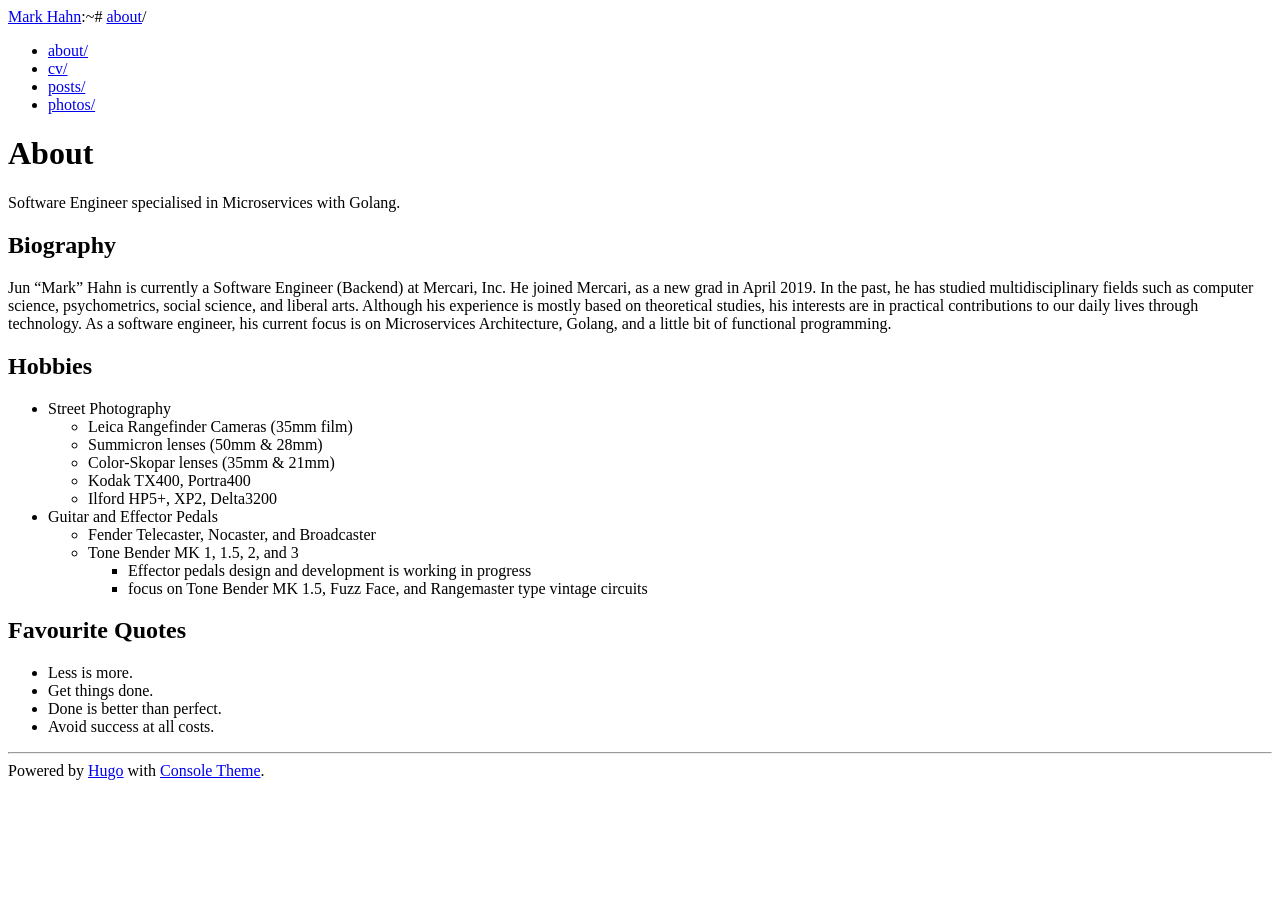
==== commit 29d6d924: "update(theme): cv" ====
--- a/about/index.html
+++ b/about/index.html
@@ -19,13 +19,13 @@
        <meta property="og:title" content="About" />
 <meta property="og:description" content="" />
 <meta property="og:type" content="article" />
-<meta property="og:url" content="https://tangoenskai.github.io/about/" /><meta property="article:published_time" content="2020-09-06T00:00:00+00:00" />
+<meta property="og:url" content="https://tangoenskai.github.io/about/" /><meta property="article:published_time" content="2020-10-22T00:00:00+00:00" />
 
 
 
 <meta name="twitter:title" content="About"/>
 <meta name="twitter:description" content="Software Engineer specialised in Microservices with Golang.
-Biography Jun “Mark” Hahn is currently a Software Engineer for the Home &amp; Search Team, under Backend &amp; SRE Team, Engineering Division, Mercari JP. He joined Mercari Inc., as a new grad in April 2019. In the past, he has studied multidisciplinary fields such as computer science, psychometrics, social science, and liberal arts. Although his experience is mostly based on theoretical studies, his interests are in practical contributions to our daily lives through technology."/>
+Biography Jun “Mark” Hahn is currently a Software Engineer (Backend) at Mercari, Inc. He joined Mercari, as a new grad in April 2019. In the past, he has studied multidisciplinary fields such as computer science, psychometrics, social science, and liberal arts. Although his experience is mostly based on theoretical studies, his interests are in practical contributions to our daily lives through technology. As a software engineer, his current focus is on Microservices Architecture, Golang, and a little bit of functional programming."/>
 
 </head>
 <body class="terminal">
@@ -58,18 +58,23 @@
 <h1>About</h1>
 <p>Software Engineer specialised in Microservices with Golang.</p>
 <h2 id="biography">Biography</h2>
-<p>Jun “Mark” Hahn is currently a Software Engineer for the Home &amp; Search Team, under Backend &amp; SRE Team, Engineering Division, Mercari JP. He joined Mercari Inc., as a new grad in April 2019. In the past, he has studied multidisciplinary fields such as computer science, psychometrics, social science, and liberal arts. Although his experience is mostly based on theoretical studies, his interests are in practical contributions to our daily lives through technology. As a software engineer, his current focus is on Microservices Architecture, Golang, and a little bit of functional programming.</p>
+<p>Jun “Mark” Hahn is currently a Software Engineer (Backend) at Mercari, Inc.
+He joined Mercari, as a new grad in April 2019.
+In the past, he has studied multidisciplinary fields such as
+computer science, psychometrics, social science, and liberal arts.
+Although his experience is mostly based on theoretical studies,
+his interests are in practical contributions to our daily lives through technology.
+As a software engineer, his current focus is on Microservices Architecture,
+Golang, and a little bit of functional programming.</p>
 <h2 id="hobbies">Hobbies</h2>
 <ul>
 <li>Street Photography
 <ul>
-<li>Mostly B/W Film, recently
-<ul>
-<li>Leica M-A</li>
-<li>Summicron lenses (50mm &amp; 35mm)</li>
-<li>Kodak Tri-X 400 Black and White Negative Film</li>
-</ul>
-</li>
+<li>Leica Rangefinder Cameras (35mm film)</li>
+<li>Summicron lenses (50mm &amp; 28mm)</li>
+<li>Color-Skopar lenses (35mm &amp; 21mm)</li>
+<li>Kodak TX400, Portra400</li>
+<li>Ilford HP5+, XP2, Delta3200</li>
 </ul>
 </li>
 <li>Guitar and Effector Pedals
